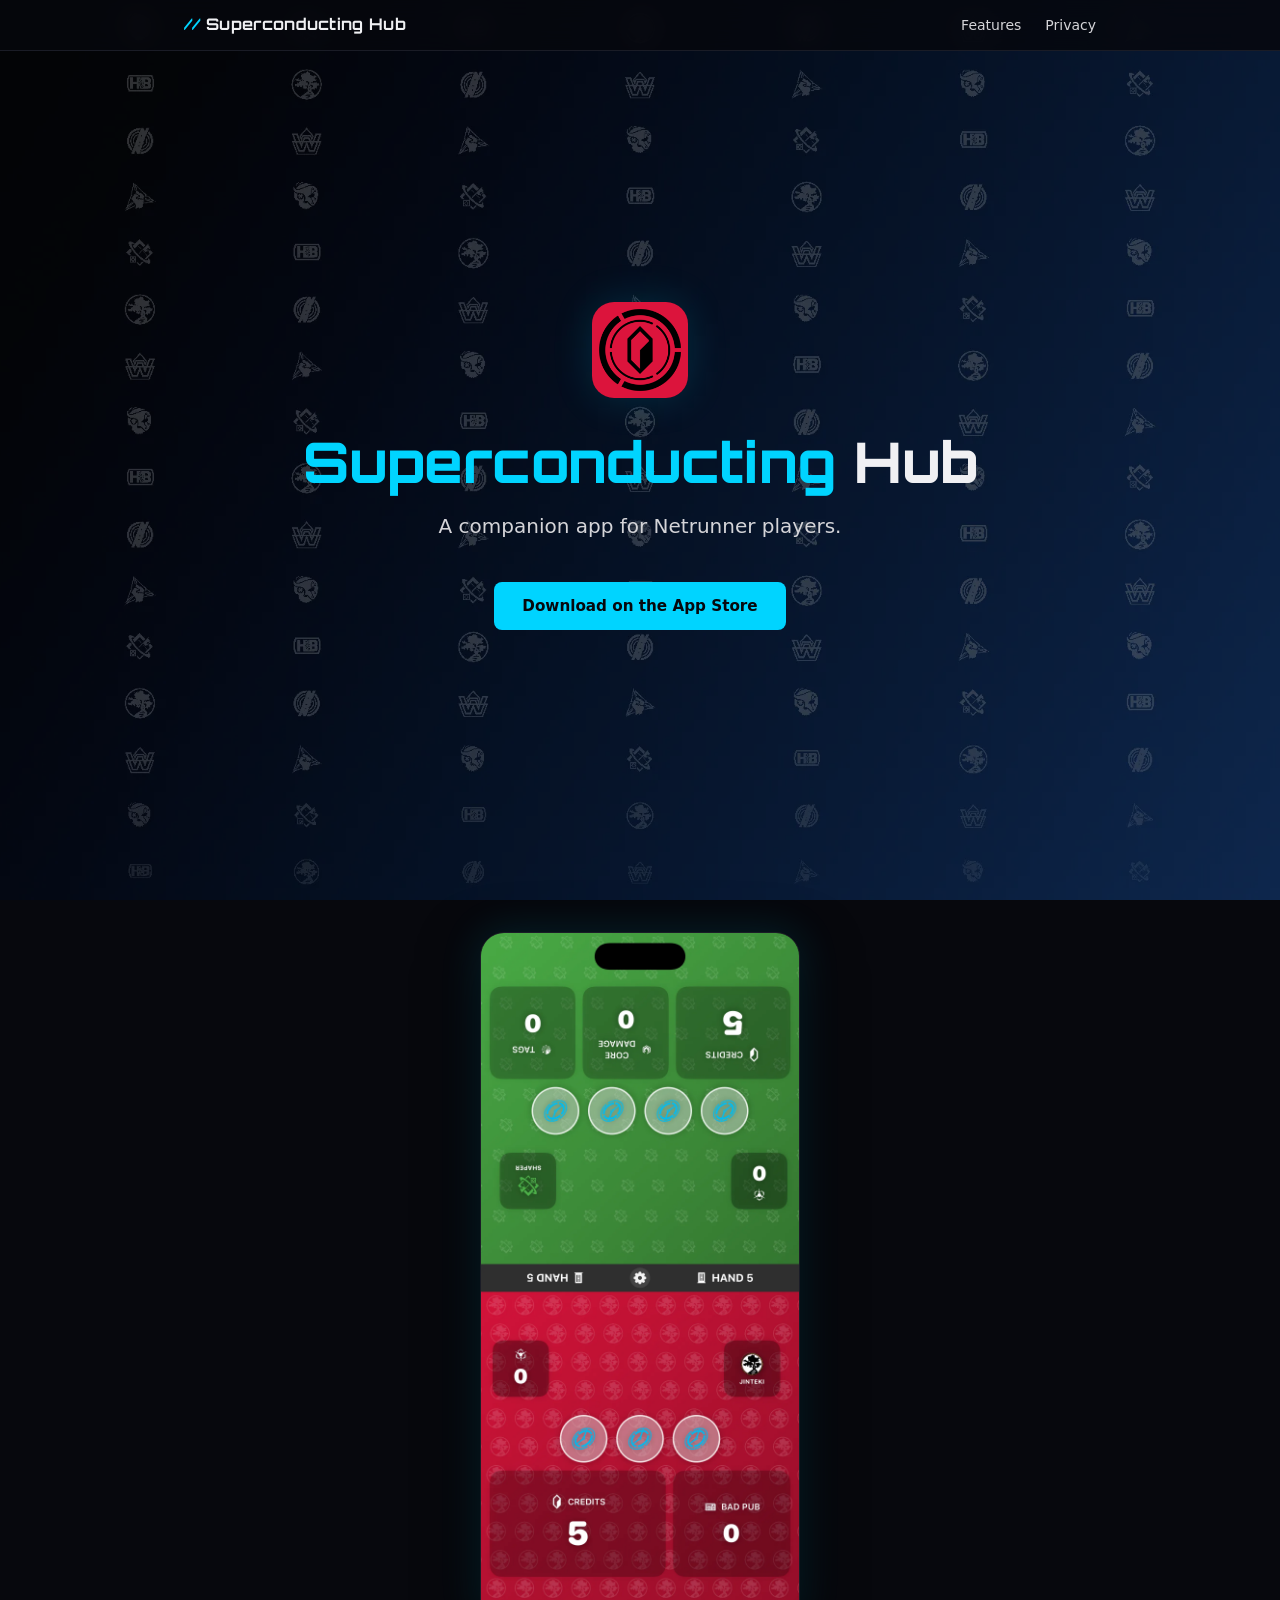
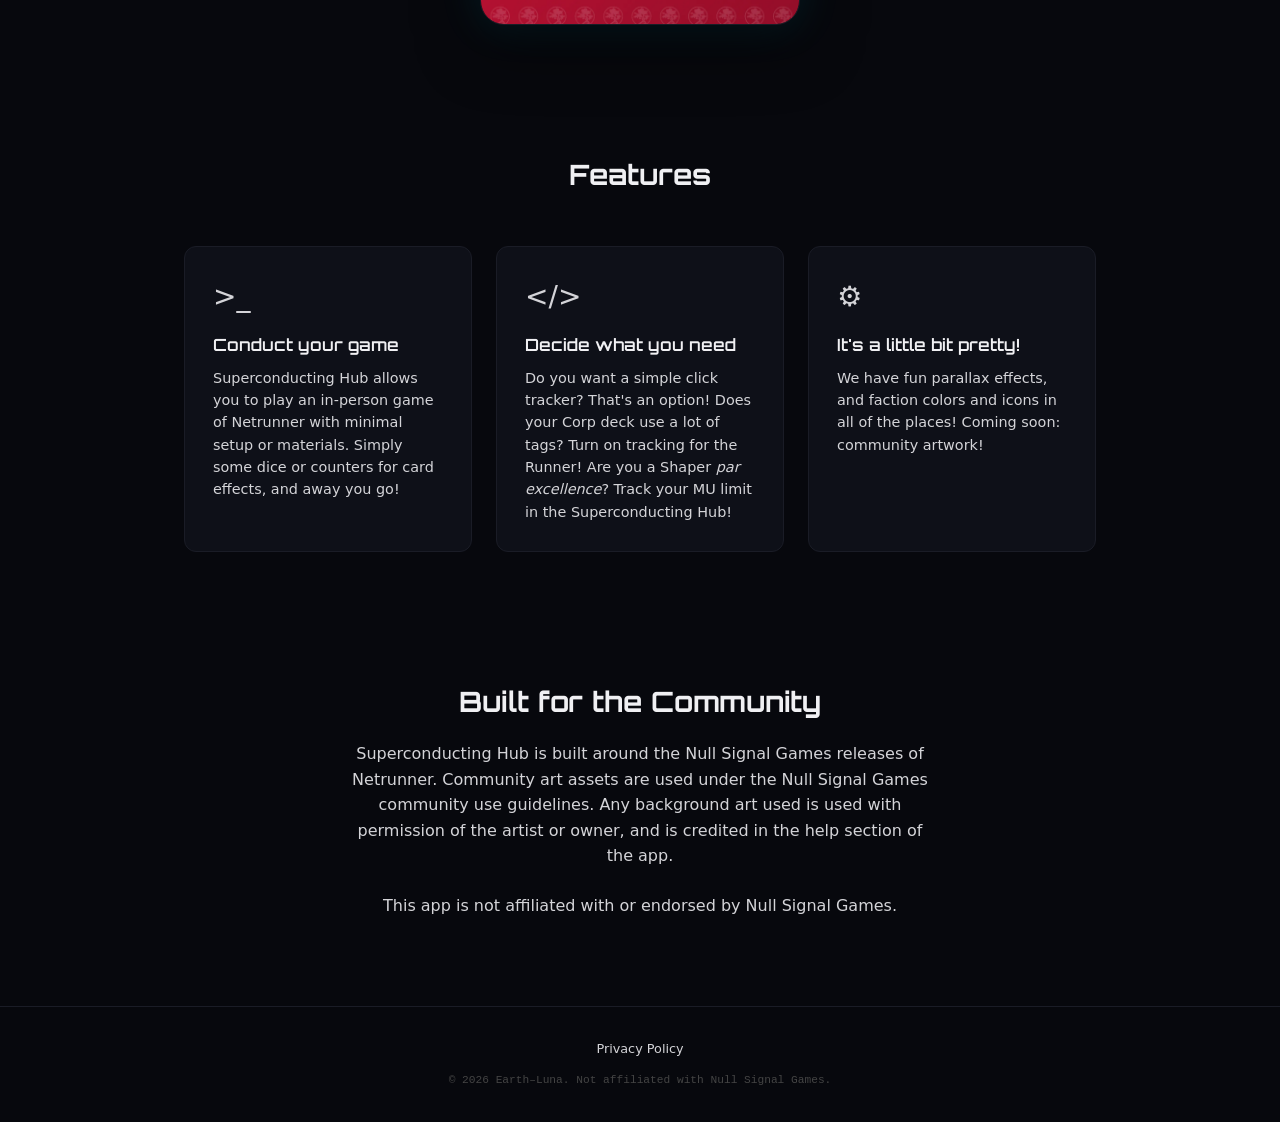
==== index.html @ e89339a5 "Updated main page and privacy policy." ====
<!doctype html>
<html lang="en">
  <head>
    <meta charset="utf-8" />
    <meta name="viewport" content="width=device-width, initial-scale=1" />
    <title>Superconducting Hub &mdash; Earth&ndash;Luna</title>
    <meta
      name="description"
      content="Superconducting Hub &mdash; a companion app for Netrunner players."
    />
    <link rel="stylesheet" href="style.css" />
  </head>
  <body>
    <div class="splash-bg" id="splash-bg" aria-hidden="true"></div>


    <!-- ── Nav ──────────────────────────────────────── -->
    <nav class="site-nav">
      <div class="nav-inner">
        <a href="/" class="nav-brand"><span>//</span> Superconducting Hub</a>
        <ul class="nav-links">
          <li><a href="#features">Features</a></li>
          <li><a href="privacy.html">Privacy</a></li>
        </ul>
      </div>
    </nav>

    <!-- ── Hero ─────────────────────────────────────── -->
    <section class="hero" id="hero">
      <img
        class="hero-icon"
        src="Assets.xcassets/AppIcon.appiconset/Icon-60@3x.png"
        alt="Superconducting Hub icon"
      />
      <h1>
        <span class="accent">Superconducting</span> Hub
      </h1>
      <p class="tagline">
        <!-- TODO: Your tagline here. Example: -->
        A companion app for Netrunner players.
      </p>
      <div class="cta-row">
        <!--
          TODO: Replace # with your App Store link.
        -->
        <a href="#" class="btn btn-primary">Download on the App Store</a>
      </div>
    </section>

    <div class="content-body">
    <!-- ── Screenshot Carousel ─────────────────────── -->
    <section class="screenshot-section">
      <div class="screenshot-frame">
        <div class="screenshot-carousel" id="screenshot-carousel">
          <img src="screenshot-04.webp" alt="Superconducting Hub screenshot" class="carousel-img" />
          <img src="screenshot-05.webp" alt="Superconducting Hub screenshot" class="carousel-img" />
          <img src="screenshot-06.webp" alt="Superconducting Hub screenshot" class="carousel-img" />
          <img src="screenshot-07.webp" alt="Superconducting Hub screenshot" class="carousel-img" />
          <img src="screenshot-08.webp" alt="Superconducting Hub screenshot" class="carousel-img" />
          <img src="screenshot-09.webp" alt="Superconducting Hub screenshot" class="carousel-img" />
          <img src="screenshot-10.webp" alt="Superconducting Hub screenshot" class="carousel-img" />
          <img src="screenshot-11.webp" alt="Superconducting Hub screenshot" class="carousel-img" />
          <img src="screenshot-12.webp" alt="Superconducting Hub screenshot" class="carousel-img" />
          <img src="screenshot-15.webp" alt="Superconducting Hub screenshot" class="carousel-img" />
          <img src="screenshot-16.webp" alt="Superconducting Hub screenshot" class="carousel-img" />
          <img src="screenshot-17.webp" alt="Superconducting Hub screenshot" class="carousel-img" />
        </div>
      </div>
    </section>

    <!-- ── Features ─────────────────────────────────── -->
    <section class="features" id="features">
      <h2>Features</h2>
      <div class="feature-grid">
        <div class="feature-card">
          <div class="feature-icon" aria-hidden="true">&gt;_</div>
          <h3>Conduct your game</h3>
          <p>
            Superconducting Hub allows you to play an in-person game of Netrunner with minimal setup or materials. Simply some dice or counters for card effects, and away you go!
          </p>
        </div>

        <div class="feature-card">
          <div class="feature-icon" aria-hidden="true">&lt;/&gt;</div>
          <h3>Decide what you need</h3>
          <p>
            Do you want a simple click tracker? That's an option! Does your Corp deck use a lot of tags? Turn on tracking for the Runner! Are you a Shaper <i>par excellence</i>? Track your MU limit in the Superconducting Hub!
          </p>
        </div>

        <div class="feature-card">
          <div class="feature-icon" aria-hidden="true">&#9881;</div>
          <h3>It's a little bit pretty!</h3>
          <p>
            <!-- TODO: Your copy here. -->
            We have fun parallax effects, and faction colors and icons in all of the places! Coming soon: community artwork!
          </p>
        </div>
      </div>
    </section>

    <!-- ── About ────────────────────────────────────── -->
    <section class="about">
      <h2>Built for the Community</h2>
      <p>
        <!-- TODO: Your copy here. -->
        Superconducting Hub is built around the Null Signal Games releases of
        Netrunner. Community art assets are used under the Null Signal Games
        community use guidelines. Any background art used is used with permission of the artist or owner, and is credited in the help section of the app. 
      </p>
      <p>
        <!-- TODO: Your copy here. -->
        This app is not affiliated with or endorsed by Null Signal Games.
      </p>
    </section>

    <!-- ── Footer ───────────────────────────────────── -->
    <footer class="site-footer">
      <div class="footer-inner">
        <ul class="footer-links">
          <li><a href="privacy.html">Privacy Policy</a></li>
          <!--
            TODO: Add any other links (support email, GitHub, etc.)
          -->
        </ul>
        <p class="footer-credit">
          &copy; 2026 Earth&ndash;Luna. Not affiliated with Null Signal Games.
        </p>
      </div>
    </footer>
    </div><!-- .content-body -->
    <script>
      (function () {
        var splashes = [
          "Splash_Anarch.webp",
          "Splash_Criminal.webp",
          "Splash_HB.webp",
          "Splash_Jinteki.webp",
          "Splash_NBN.webp",
          "Splash_Shaper.webp",
          "Splash_Weyland.webp",
        ];
        var pick = splashes[Math.floor(Math.random() * splashes.length)];
        document.getElementById("splash-bg").style.backgroundImage =
          'url("' + pick + '")';
      })();

      // Screenshot carousel – shuffle on load, crossfade every 4s
      (function () {
        var carousel = document.getElementById("screenshot-carousel");
        var imgs = Array.from(carousel.children);
        for (var i = imgs.length - 1; i > 0; i--) {
          var j = Math.floor(Math.random() * (i + 1));
          carousel.appendChild(imgs[j]);
          var tmp = imgs[i]; imgs[i] = imgs[j]; imgs[j] = tmp;
        }
        imgs = carousel.querySelectorAll(".carousel-img");
        imgs[0].classList.add("active");
        var current = 0;
        setInterval(function () {
          imgs[current].classList.remove("active");
          current = (current + 1) % imgs.length;
          imgs[current].classList.add("active");
        }, 4000);
      })();
    </script>
  </body>
</html>
---- style.css ----
@import url("https://fonts.googleapis.com/css2?family=Orbitron:wght@400;500;600;700;800;900&display=swap");

/* ── Reset & Base ─────────────────────────────────────── */
*,
*::before,
*::after {
  margin: 0;
  padding: 0;
  box-sizing: border-box;
}

:root {
  --bg: #07080d;
  --bg-card: #0e1018;
  --bg-nav: rgba(7, 8, 13, 0.85);
  --text: #d4d4d8;
  --text-bright: #f0f0f3;
  --accent: #00d4ff;
  --accent-dim: #007a94;
  --accent-glow: rgba(0, 212, 255, 0.15);
  --accent-warm: #ff6b4a;
  --border: #1a1c26;
  --font: "Helvetica Neue", "Segoe UI", system-ui, -apple-system, sans-serif;
  --font-title: "Orbitron", var(--font);
  --font-mono: "SF Mono", "Fira Code", "Consolas", monospace;
}

html {
  scroll-behavior: smooth;
}

body {
  font-family: var(--font);
  background: var(--bg);
  color: var(--text);
  line-height: 1.6;
  -webkit-font-smoothing: antialiased;
}

a {
  color: var(--accent);
  text-decoration: none;
  transition: color 0.2s;
}

a:hover {
  color: var(--text-bright);
}

img {
  max-width: 100%;
  display: block;
}

/* ── Nav ──────────────────────────────────────────────── */
.site-nav {
  position: fixed;
  top: 0;
  left: 0;
  right: 0;
  z-index: 100;
  backdrop-filter: blur(12px);
  -webkit-backdrop-filter: blur(12px);
  background: var(--bg-nav);
  border-bottom: 1px solid var(--border);
}

.nav-inner {
  max-width: 960px;
  margin: 0 auto;
  padding: 0.75rem 1.5rem;
  display: flex;
  align-items: center;
  justify-content: space-between;
}

.nav-brand {
  font-family: var(--font-title);
  font-size: 1rem;
  font-weight: 700;
  color: var(--text-bright);
  letter-spacing: 0.02em;
}

.nav-brand span {
  color: var(--accent);
}

.nav-links {
  display: flex;
  gap: 1.5rem;
  list-style: none;
}

.nav-links a {
  color: var(--text);
  font-size: 0.875rem;
  font-weight: 500;
}

.nav-links a:hover {
  color: var(--accent);
}

/* ── Fixed Splash Background ──────────────────────────── */
.splash-bg {
  position: fixed;
  inset: 0;
  z-index: -2;
  background-size: cover;
  background-position: center;
  background-repeat: no-repeat;
}

/* Scrim over the splash so text is readable */
.splash-bg::after {
  content: "";
  position: absolute;
  inset: 0;
  background: rgba(7, 8, 13, 0.5);
}

/* ── Hero ─────────────────────────────────────────────── */
.hero {
  min-height: 100vh;
  display: flex;
  flex-direction: column;
  align-items: center;
  justify-content: center;
  text-align: center;
  padding: 6rem 1.5rem 4rem;
  position: relative;
}

.hero-icon {
  width: 96px;
  height: 96px;
  border-radius: 22px;
  margin-bottom: 2rem;
  box-shadow: 0 0 40px var(--accent-glow);
}

.hero h1 {
  font-family: var(--font-title);
  font-size: clamp(2rem, 5vw, 3.5rem);
  font-weight: 800;
  color: var(--text-bright);
  line-height: 1.15;
  margin-bottom: 1rem;
}

.hero h1 .accent {
  color: var(--accent);
}

.hero .tagline {
  font-size: clamp(1rem, 2.5vw, 1.25rem);
  color: var(--text);
  max-width: 540px;
  margin-bottom: 2.5rem;
}

.cta-row {
  display: flex;
  gap: 1rem;
  flex-wrap: wrap;
  justify-content: center;
}

.btn {
  display: inline-flex;
  align-items: center;
  gap: 0.5rem;
  padding: 0.75rem 1.75rem;
  border-radius: 8px;
  font-size: 0.95rem;
  font-weight: 600;
  transition: all 0.2s;
  border: none;
  cursor: pointer;
}

.btn-primary {
  background: var(--accent);
  color: var(--bg);
}

.btn-primary:hover {
  background: #33dfff;
  color: var(--bg);
  box-shadow: 0 0 20px var(--accent-glow);
}

.btn-secondary {
  background: transparent;
  color: var(--text-bright);
  border: 1px solid var(--border);
}

.btn-secondary:hover {
  border-color: var(--accent-dim);
  color: var(--accent);
}

/* ── Content below hero: opaque so it covers the splash ─ */
.content-body {
  position: relative;
  background: var(--bg);
}

/* ── Screenshot ───────────────────────────────────────── */
.screenshot-section {
  padding: 2rem 1.5rem 4rem;
  text-align: center;
}

.screenshot-frame {
  max-width: 320px;
  margin: 0 auto;
  border-radius: 24px;
  overflow: hidden;
  box-shadow: 0 20px 60px rgba(0, 0, 0, 0.5), 0 0 40px var(--accent-glow);
  border: 1px solid var(--border);
}

.screenshot-carousel {
  display: grid;
  background: var(--bg-card);
}

.carousel-img {
  grid-area: 1 / 1;
  width: 100%;
  display: block;
  opacity: 0;
  transition: opacity 0.8s ease;
}

.carousel-img.active {
  opacity: 1;
}

/* ── Features ─────────────────────────────────────────── */
.features {
  padding: 4rem 1.5rem;
  max-width: 960px;
  margin: 0 auto;
}

.features h2 {
  font-family: var(--font-title);
  text-align: center;
  font-size: 1.75rem;
  font-weight: 700;
  color: var(--text-bright);
  margin-bottom: 3rem;
}

.feature-grid {
  display: grid;
  grid-template-columns: repeat(auto-fit, minmax(260px, 1fr));
  gap: 1.5rem;
}

.feature-card {
  background: var(--bg-card);
  border: 1px solid var(--border);
  border-radius: 12px;
  padding: 1.75rem;
  transition: border-color 0.2s;
}

.feature-card:hover {
  border-color: var(--accent-dim);
}

.feature-icon {
  font-size: 1.75rem;
  margin-bottom: 0.75rem;
}

.feature-card h3 {
  font-family: var(--font-title);
  font-size: 1.05rem;
  font-weight: 600;
  color: var(--text-bright);
  margin-bottom: 0.5rem;
}

.feature-card p {
  font-size: 0.9rem;
  color: var(--text);
  line-height: 1.55;
}

/* ── About / CTA Section ─────────────────────────────── */
.about {
  padding: 4rem 1.5rem;
  max-width: 640px;
  margin: 0 auto;
  text-align: center;
}

.about h2 {
  font-family: var(--font-title);
  font-size: 1.75rem;
  font-weight: 700;
  color: var(--text-bright);
  margin-bottom: 1rem;
}

.about p {
  font-size: 1rem;
  margin-bottom: 1.5rem;
}

/* ── Footer ───────────────────────────────────────────── */
.site-footer {
  border-top: 1px solid var(--border);
  padding: 2rem 1.5rem;
  text-align: center;
  font-size: 0.8rem;
  color: #555;
}

.footer-inner {
  max-width: 960px;
  margin: 0 auto;
}

.footer-links {
  display: flex;
  gap: 1.5rem;
  justify-content: center;
  margin-bottom: 0.75rem;
  list-style: none;
}

.footer-links a {
  color: var(--text);
  font-size: 0.8rem;
}

.footer-links a:hover {
  color: var(--accent);
}

.footer-credit {
  color: #444;
  font-family: var(--font-mono);
  font-size: 0.7rem;
}


/* ── Privacy / Legal Page ─────────────────────────────── */
.legal {
  max-width: 680px;
  margin: 0 auto;
  padding: 7rem 1.5rem 4rem;
}

.legal h1 {
  font-family: var(--font-title);
  font-size: 2rem;
  font-weight: 800;
  color: var(--text-bright);
  margin-bottom: 0.5rem;
}

.legal .last-updated {
  font-size: 0.85rem;
  color: #555;
  margin-bottom: 2.5rem;
  font-family: var(--font-mono);
}

.legal h2 {
  font-family: var(--font-title);
  font-size: 1.2rem;
  font-weight: 700;
  color: var(--text-bright);
  margin-top: 2rem;
  margin-bottom: 0.75rem;
}

.legal p,
.legal ul {
  font-size: 0.95rem;
  margin-bottom: 1rem;
}

.legal ul {
  padding-left: 1.25rem;
}

.legal li {
  margin-bottom: 0.4rem;
}

/* ── Responsive ───────────────────────────────────────── */
@media (max-width: 600px) {
  .nav-inner {
    padding: 0.6rem 1rem;
  }

  .hero {
    padding: 5rem 1rem 3rem;
  }

  .features {
    padding: 3rem 1rem;
  }

  .feature-grid {
    grid-template-columns: 1fr;
  }

  .legal {
    padding: 5.5rem 1rem 3rem;
  }
}
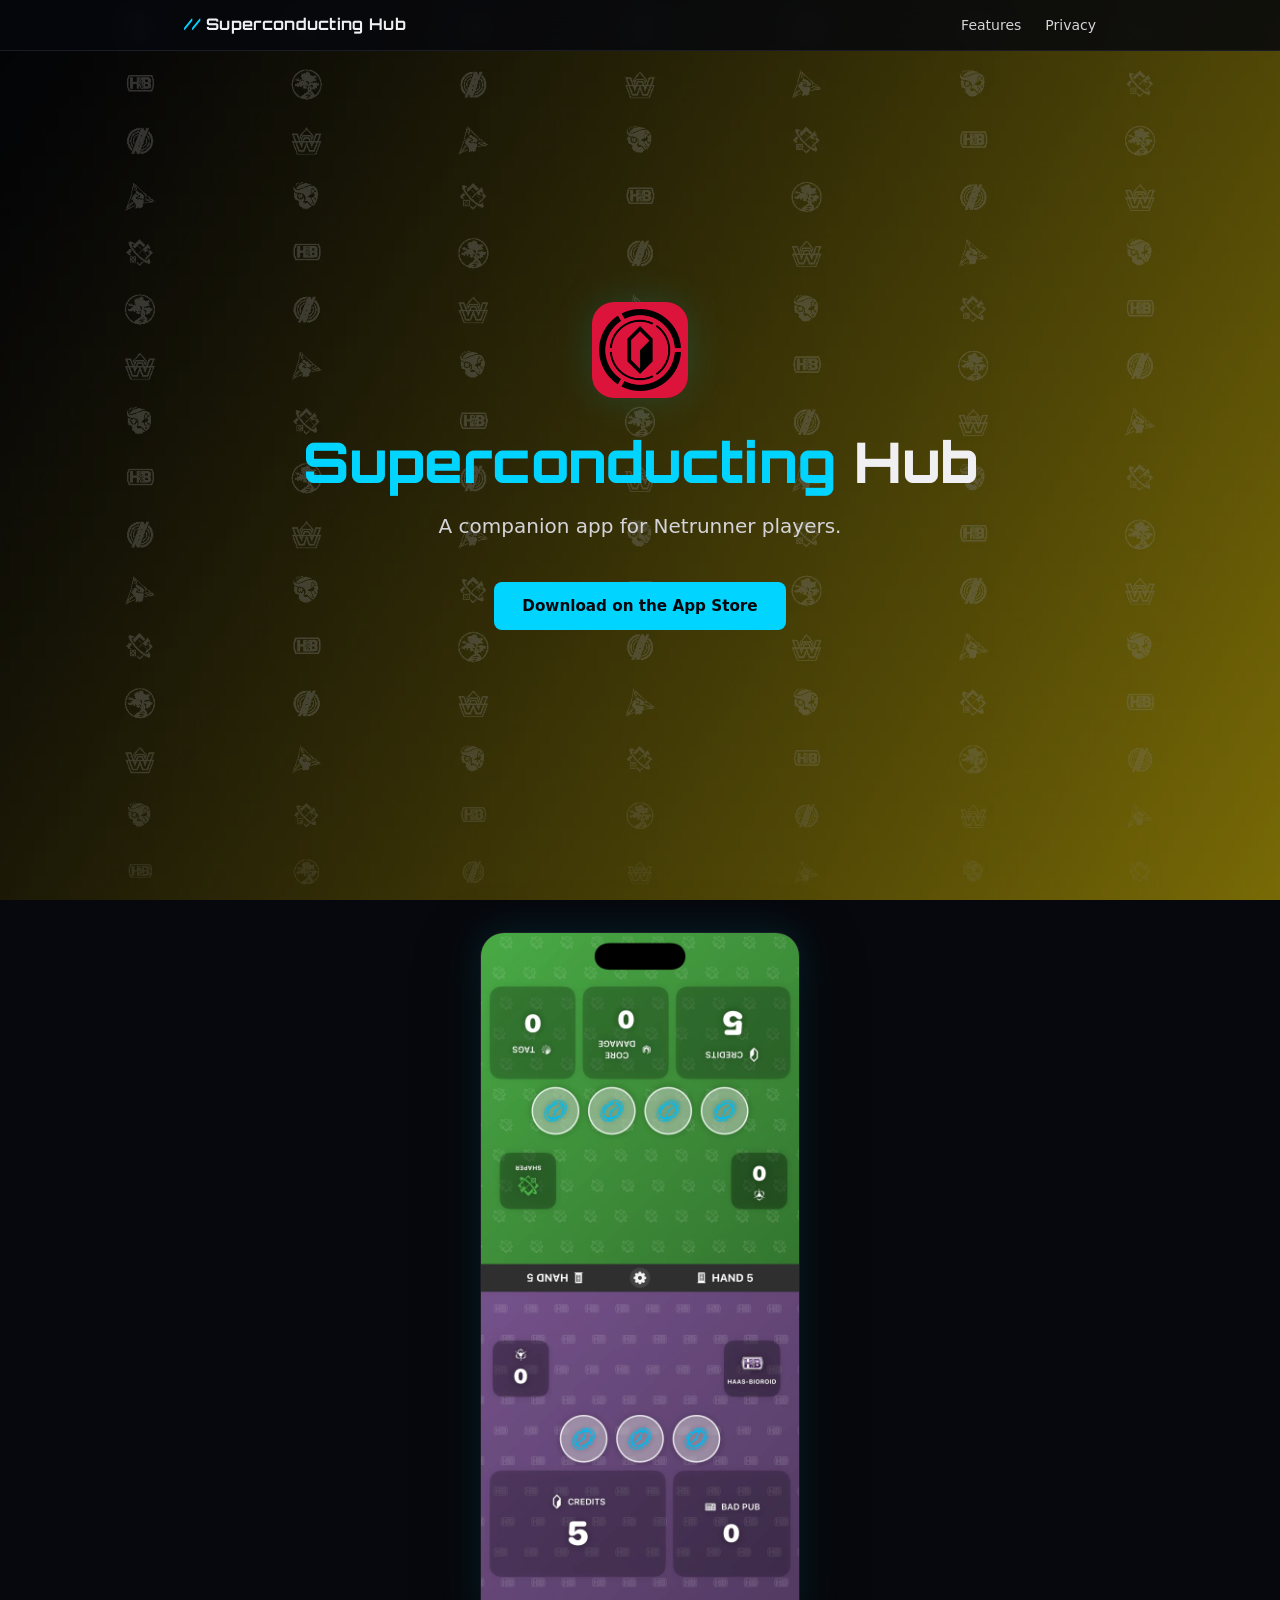
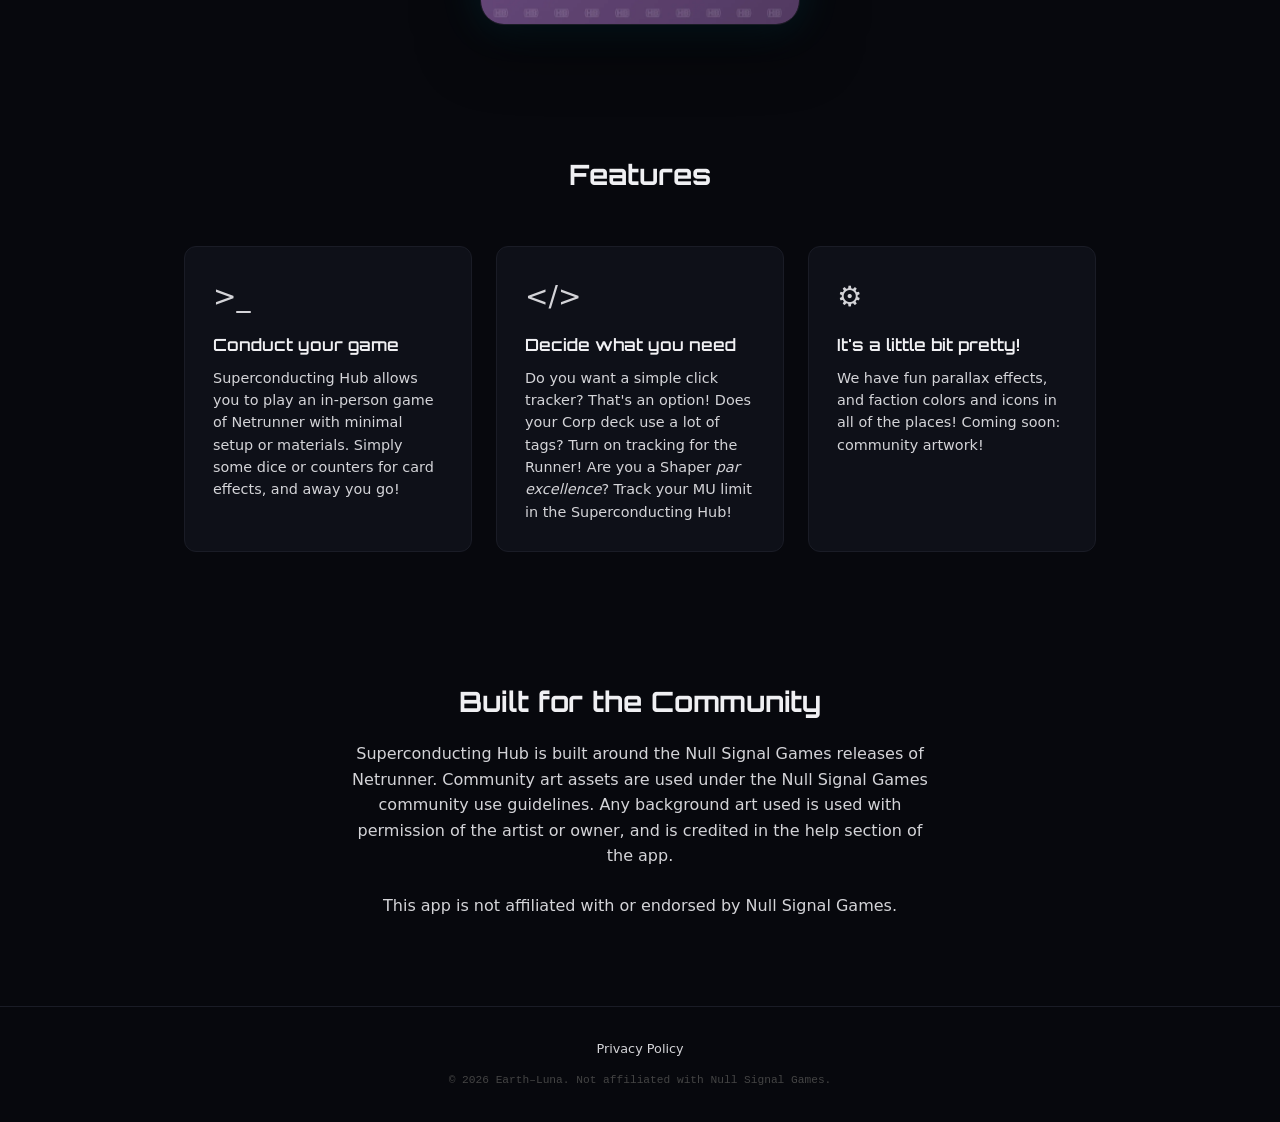
==== commit 84dd46bb: "Adjusting." ====
--- a/index.html
+++ b/index.html
@@ -161,7 +161,7 @@
           imgs[current].classList.remove("active");
           current = (current + 1) % imgs.length;
           imgs[current].classList.add("active");
-        }, 4000);
+        }, 2000);
       })();
     </script>
   </body>
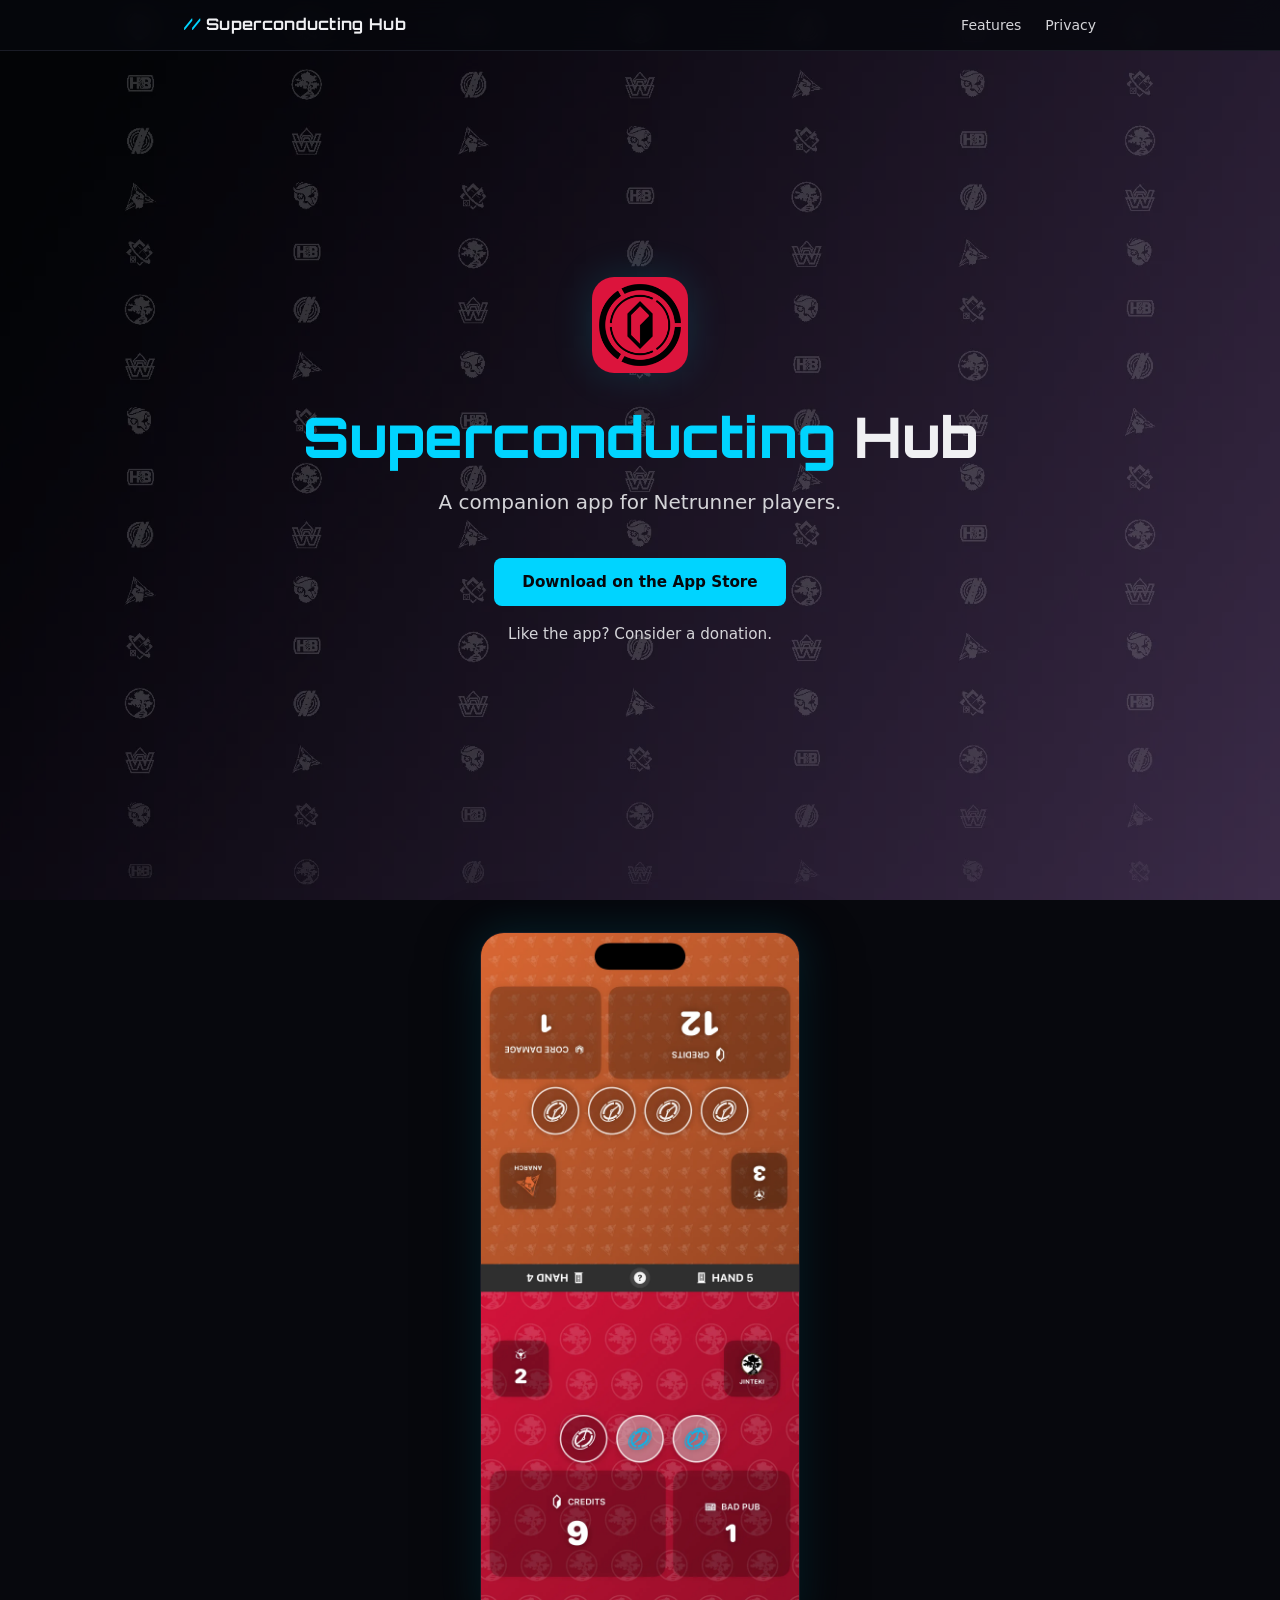
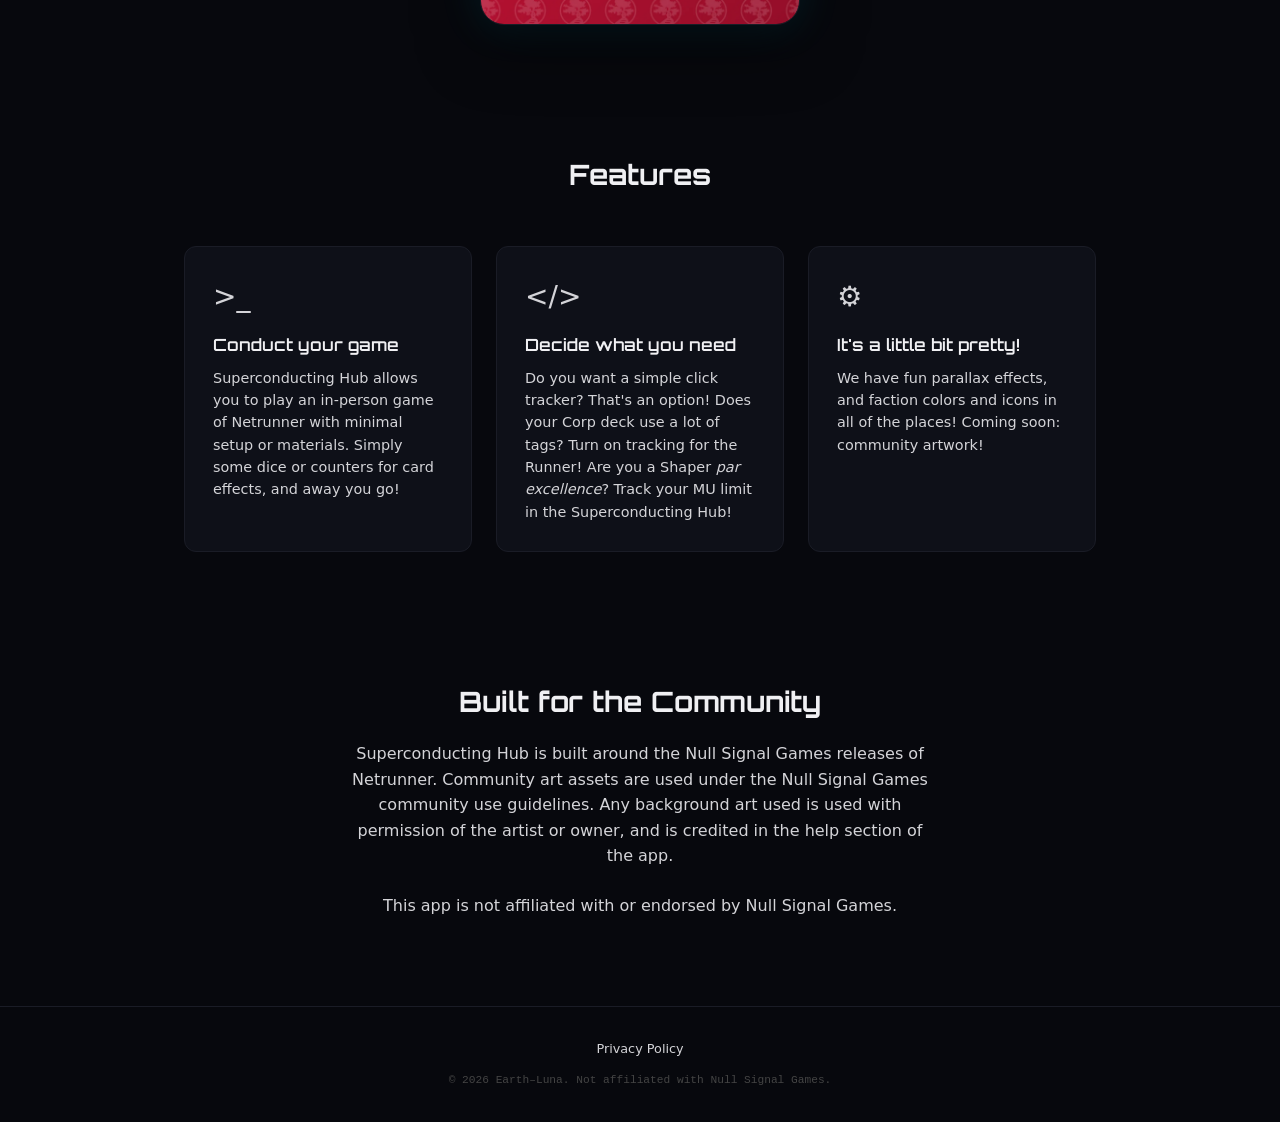
==== commit 47fdd16e: "Add Ko-fi donation widget to hero section Co-Authored-By: Claude Opus 4.6 <noreply@anthropic.com>" ====
--- a/index.html
+++ b/index.html
@@ -44,6 +44,11 @@
           TODO: Replace # with your App Store link.
         -->
         <a href="#" class="btn btn-primary">Download on the App Store</a>
+      </div>
+      <p class="kofi-prompt">Like the app? Consider a donation.</p>
+      <div class="cta-row">
+        <script type='text/javascript' src='https://storage.ko-fi.com/cdn/widget/Widget_2.js'></script>
+        <script type='text/javascript'>kofiwidget2.init('Support me on Ko-fi', '#9D2235', 'D1D7I3PBH');kofiwidget2.draw();</script>
       </div>
     </section>
 
--- a/style.css
+++ b/style.css
@@ -202,6 +202,13 @@
   color: var(--accent);
 }
 
+.kofi-prompt {
+  margin-top: 1rem;
+  margin-bottom: 0.5rem;
+  font-size: 0.95rem;
+  color: var(--text);
+}
+
 /* ── Content below hero: opaque so it covers the splash ─ */
 .content-body {
   position: relative;
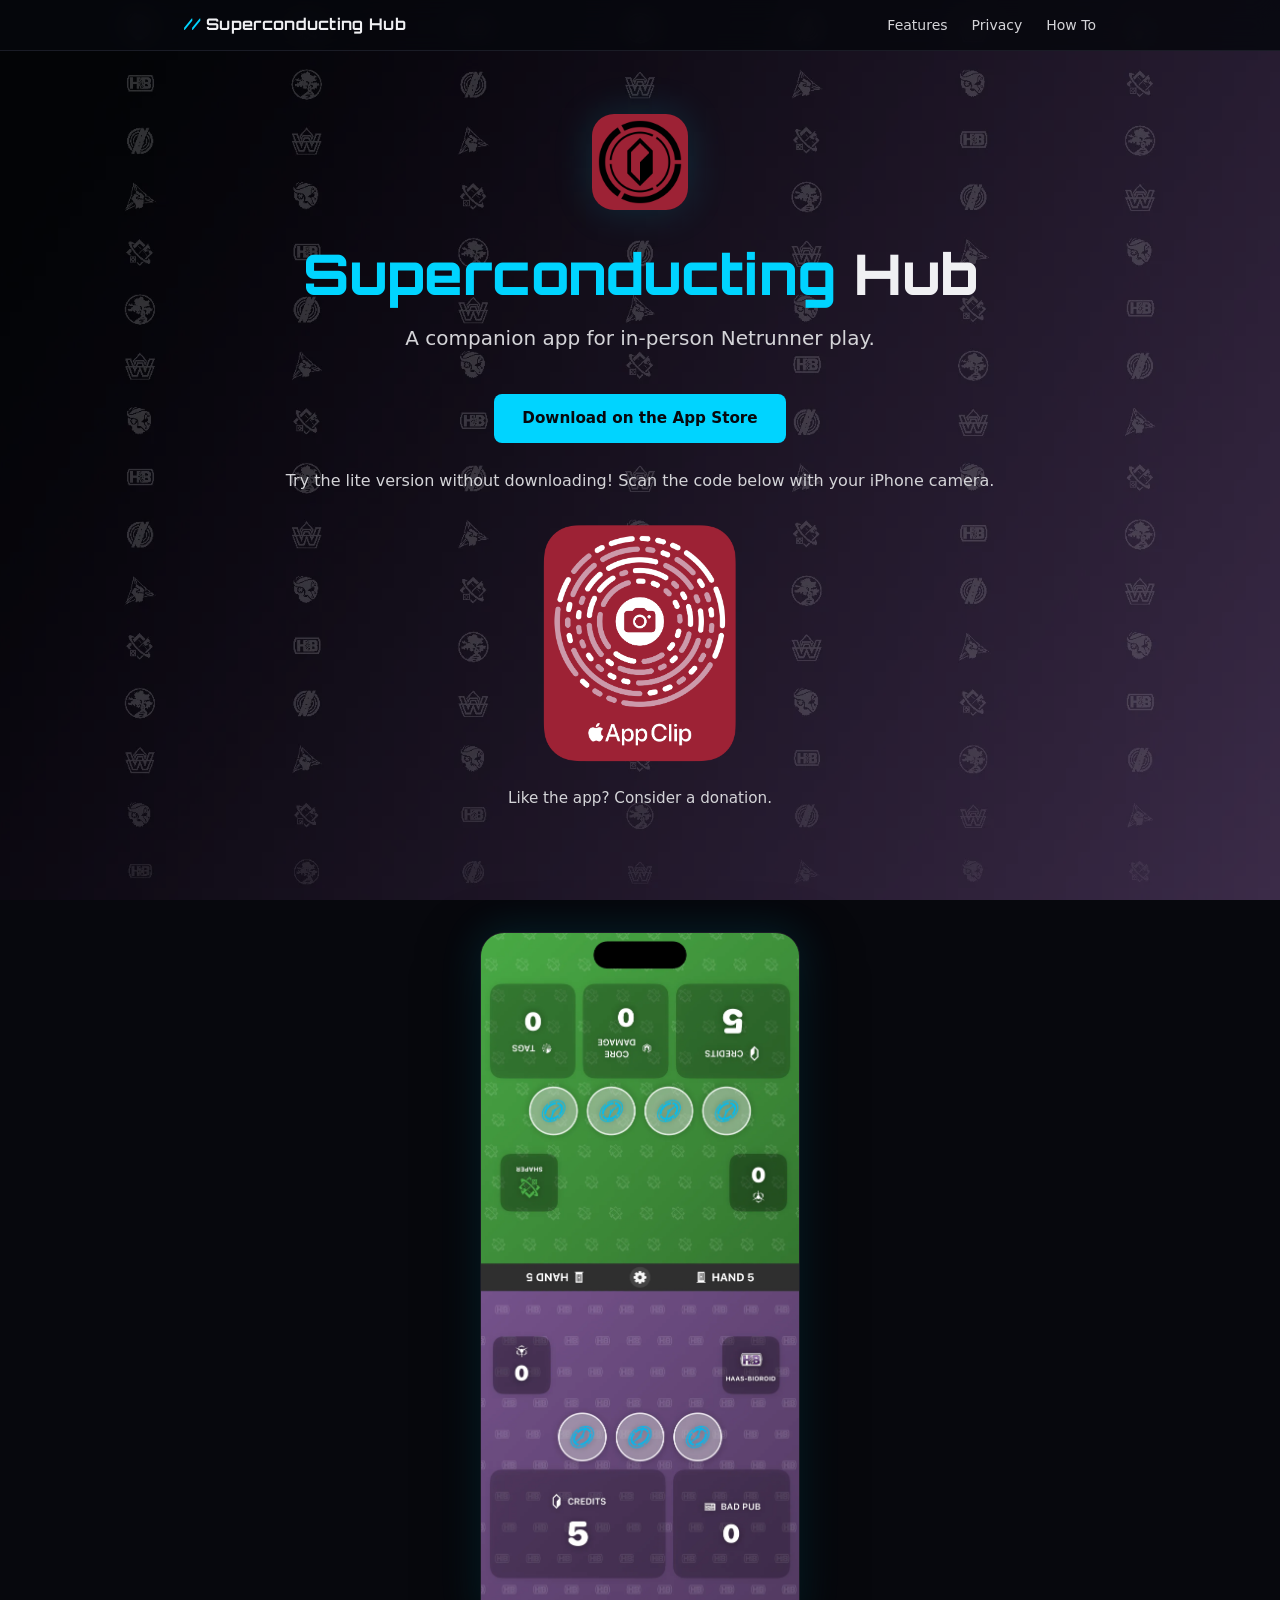
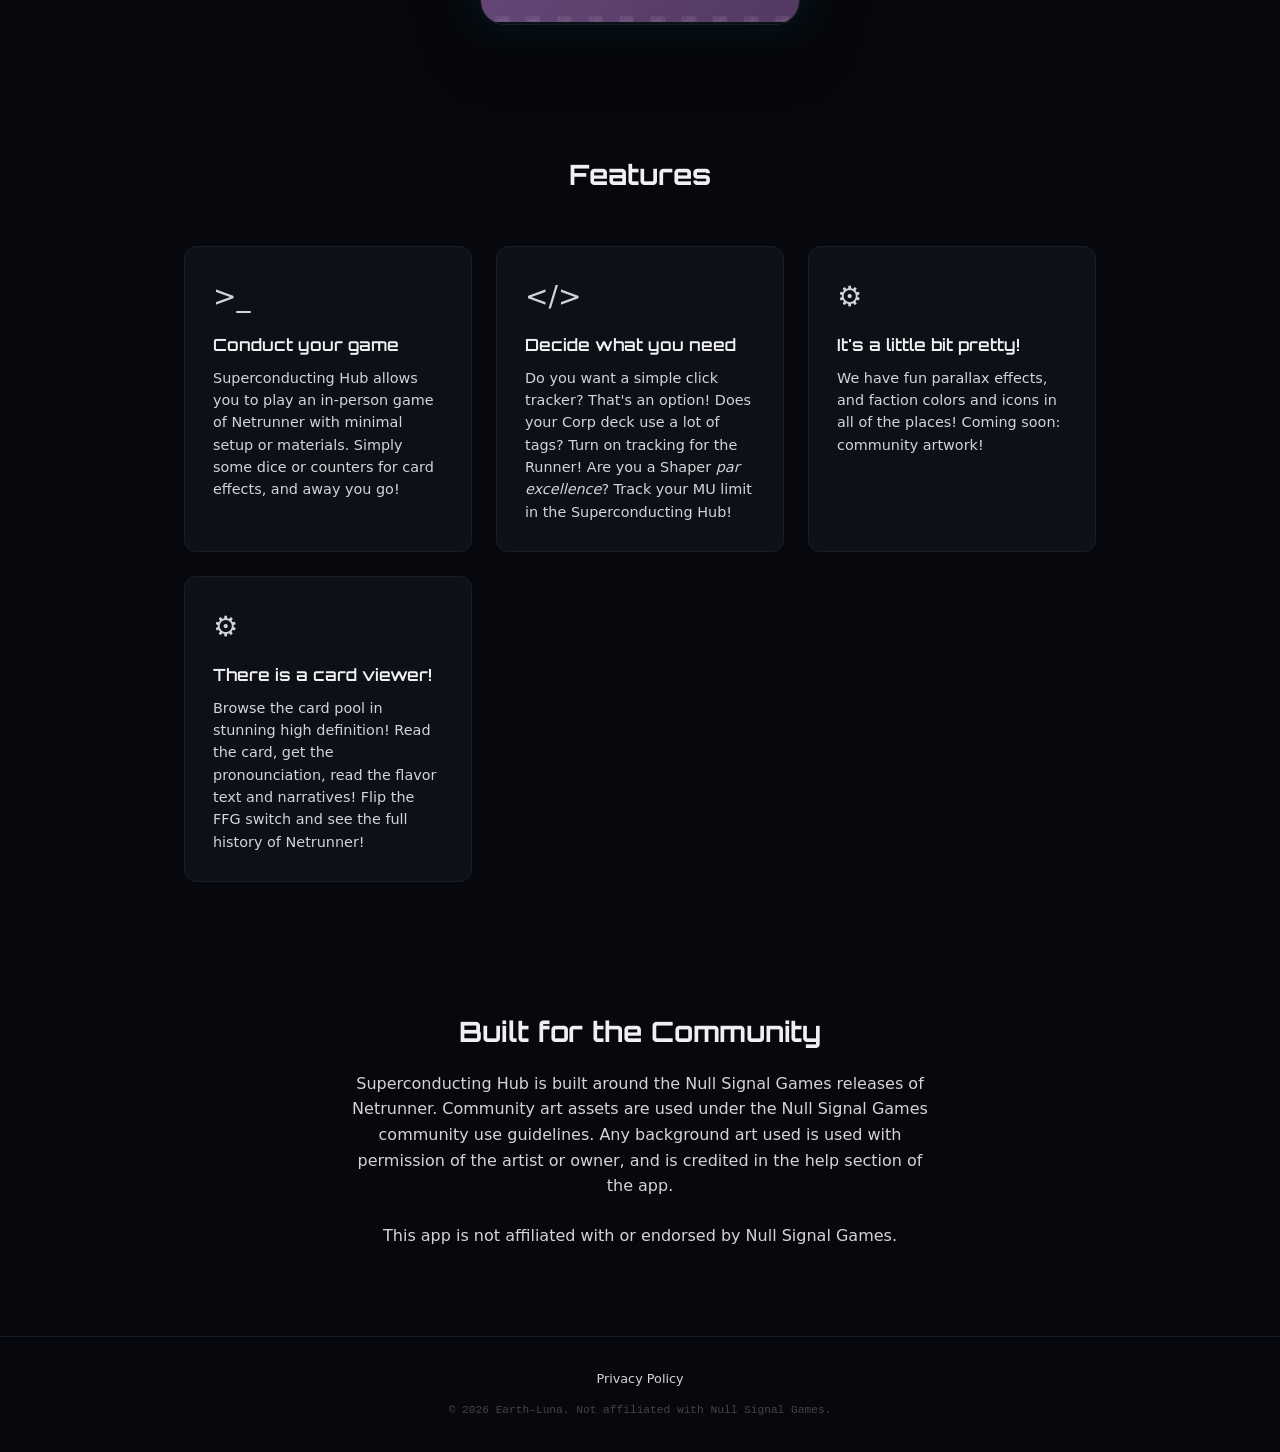
==== commit c514be65: "We are live! Added the url, and started on the how to doc." ====
--- a/index.html
+++ b/index.html
@@ -3,10 +3,10 @@
   <head>
     <meta charset="utf-8" />
     <meta name="viewport" content="width=device-width, initial-scale=1" />
-    <title>Superconducting Hub &mdash; Earth&ndash;Luna</title>
+    <title>Superconducting Hub | Earth-Luna</title>
     <meta
       name="description"
-      content="Superconducting Hub &mdash; a companion app for Netrunner players."
+      content="Superconducting Hub | a companion app for Netrunner players."
     />
     <link rel="stylesheet" href="style.css" />
   </head>
@@ -21,6 +21,7 @@
         <ul class="nav-links">
           <li><a href="#features">Features</a></li>
           <li><a href="privacy.html">Privacy</a></li>
+          <li><a href="howto.html">How To</a></li>
         </ul>
       </div>
     </nav>
@@ -32,19 +33,28 @@
         src="Assets.xcassets/AppIcon.appiconset/Icon-60@3x.png"
         alt="Superconducting Hub icon"
       />
+
       <h1>
         <span class="accent">Superconducting</span> Hub
       </h1>
       <p class="tagline">
-        <!-- TODO: Your tagline here. Example: -->
-        A companion app for Netrunner players.
+         A companion app for in-person Netrunner play.
       </p>
       <div class="cta-row">
-        <!--
-          TODO: Replace # with your App Store link.
-        -->
-        <a href="#" class="btn btn-primary">Download on the App Store</a>
+
+        <a href="https://apps.apple.com/app/superconducting-hub/id1504567890" class="btn btn-primary">Download on the App Store</a>
       </div>
+      <br>
+            <p>Try the lite version without downloading! Scan the code below with your iPhone camera.</p>
+      <br>
+      <img 
+        class="appclip"
+        src="./superconductinghub.png"
+        alt="Superconducting Hub App Clip code"
+        height="250"
+      />
+    </div>
+
       <p class="kofi-prompt">Like the app? Consider a donation.</p>
       <div class="cta-row">
         <script type='text/javascript' src='https://storage.ko-fi.com/cdn/widget/Widget_2.js'></script>
@@ -97,8 +107,14 @@
           <div class="feature-icon" aria-hidden="true">&#9881;</div>
           <h3>It's a little bit pretty!</h3>
           <p>
-            <!-- TODO: Your copy here. -->
             We have fun parallax effects, and faction colors and icons in all of the places! Coming soon: community artwork!
+          </p>
+        </div>
+        <div class="feature-card">
+          <div class="feature-icon" aria-hidden="true">&#9881;</div>
+          <h3>There is a card viewer!</h3>
+          <p>
+            Browse the card pool in stunning high definition! Read the card, get the pronounciation, read the flavor text and narratives! Flip the FFG switch and see the full history of Netrunner!
           </p>
         </div>
       </div>
@@ -108,13 +124,13 @@
     <section class="about">
       <h2>Built for the Community</h2>
       <p>
-        <!-- TODO: Your copy here. -->
         Superconducting Hub is built around the Null Signal Games releases of
         Netrunner. Community art assets are used under the Null Signal Games
-        community use guidelines. Any background art used is used with permission of the artist or owner, and is credited in the help section of the app. 
+        community use guidelines. Any background art used is used with permission
+        of the artist or owner, and is credited in the help section of the app. 
       </p>
       <p>
-        <!-- TODO: Your copy here. -->
+
         This app is not affiliated with or endorsed by Null Signal Games.
       </p>
     </section>
--- a/style.css
+++ b/style.css
@@ -390,6 +390,15 @@
   margin-bottom: 0.75rem;
 }
 
+.legal h3 {
+  font-family: var(--font-title);
+  font-size: 1.0rem;
+  font-weight: 700;
+  color: var(--text-bright);
+  margin-top: 2rem;
+  margin-bottom: 0.75rem;
+}
+
 .legal p,
 .legal ul {
   font-size: 0.95rem;
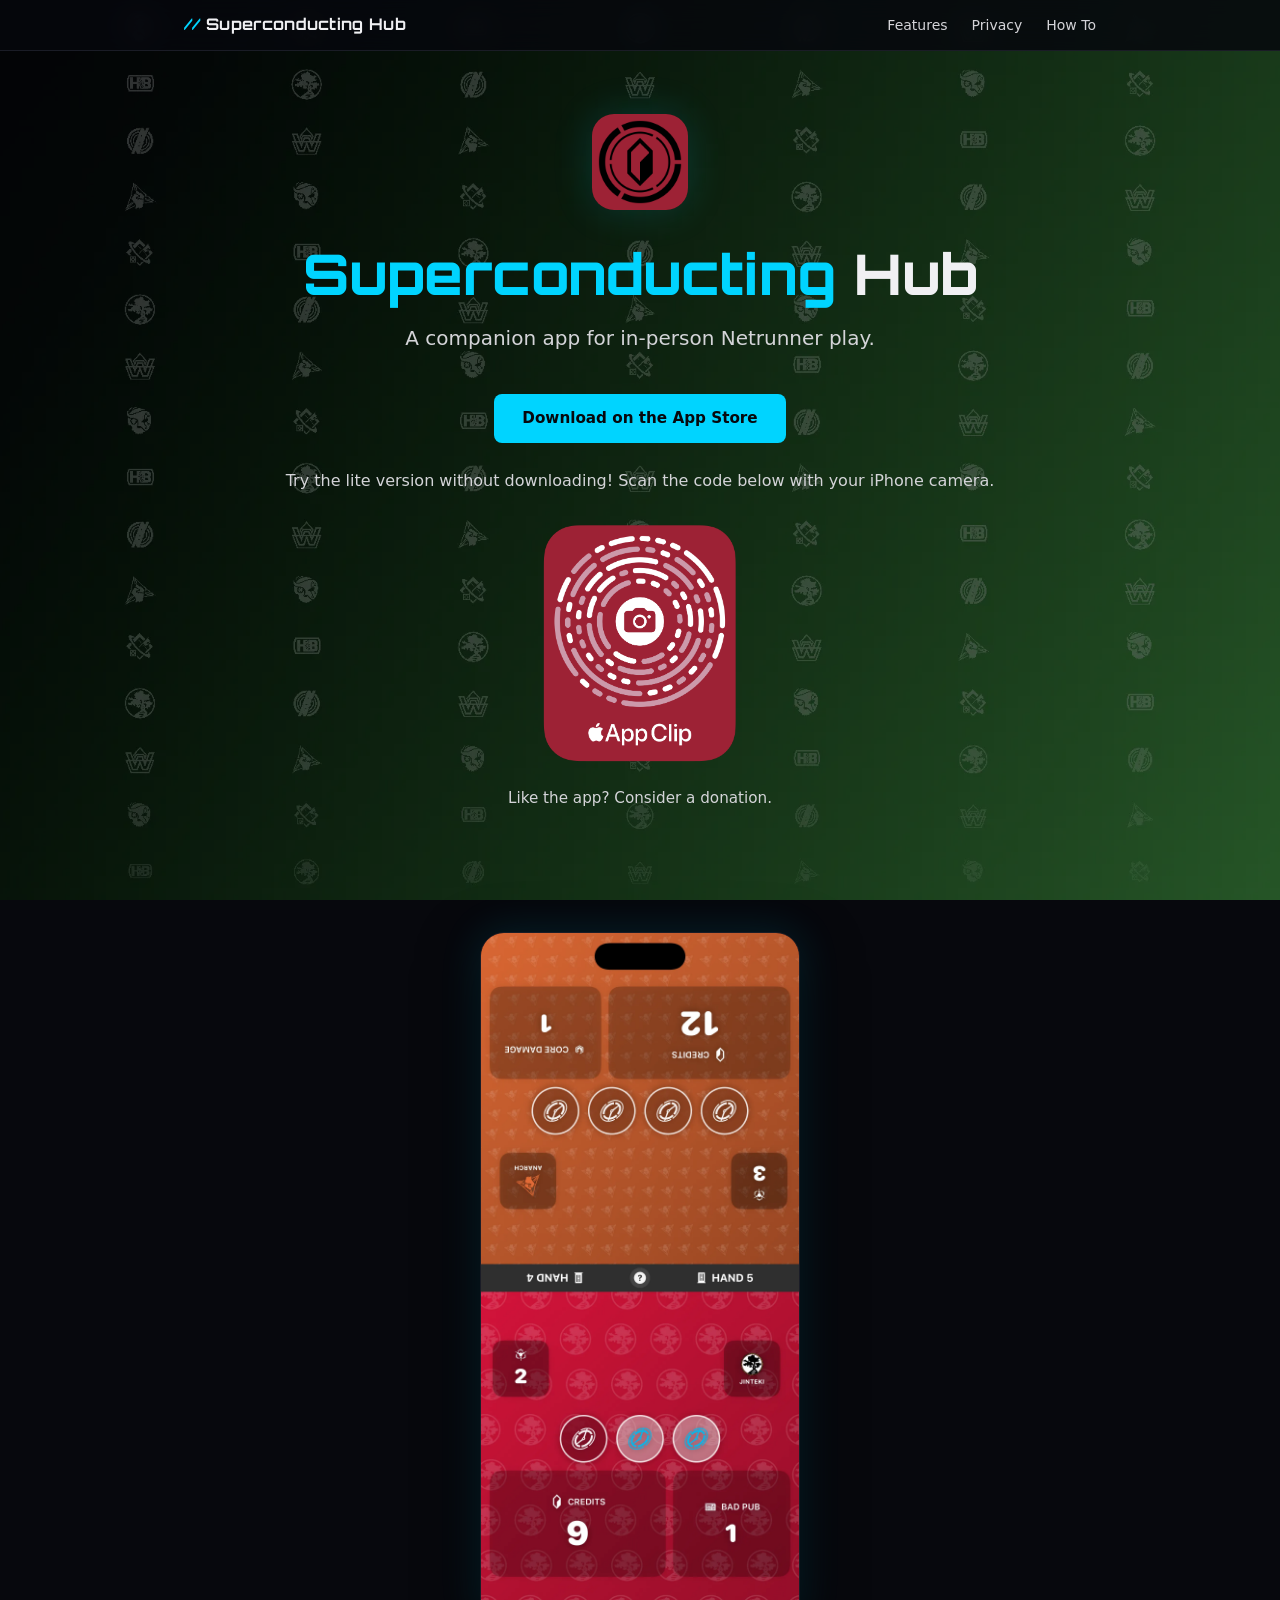
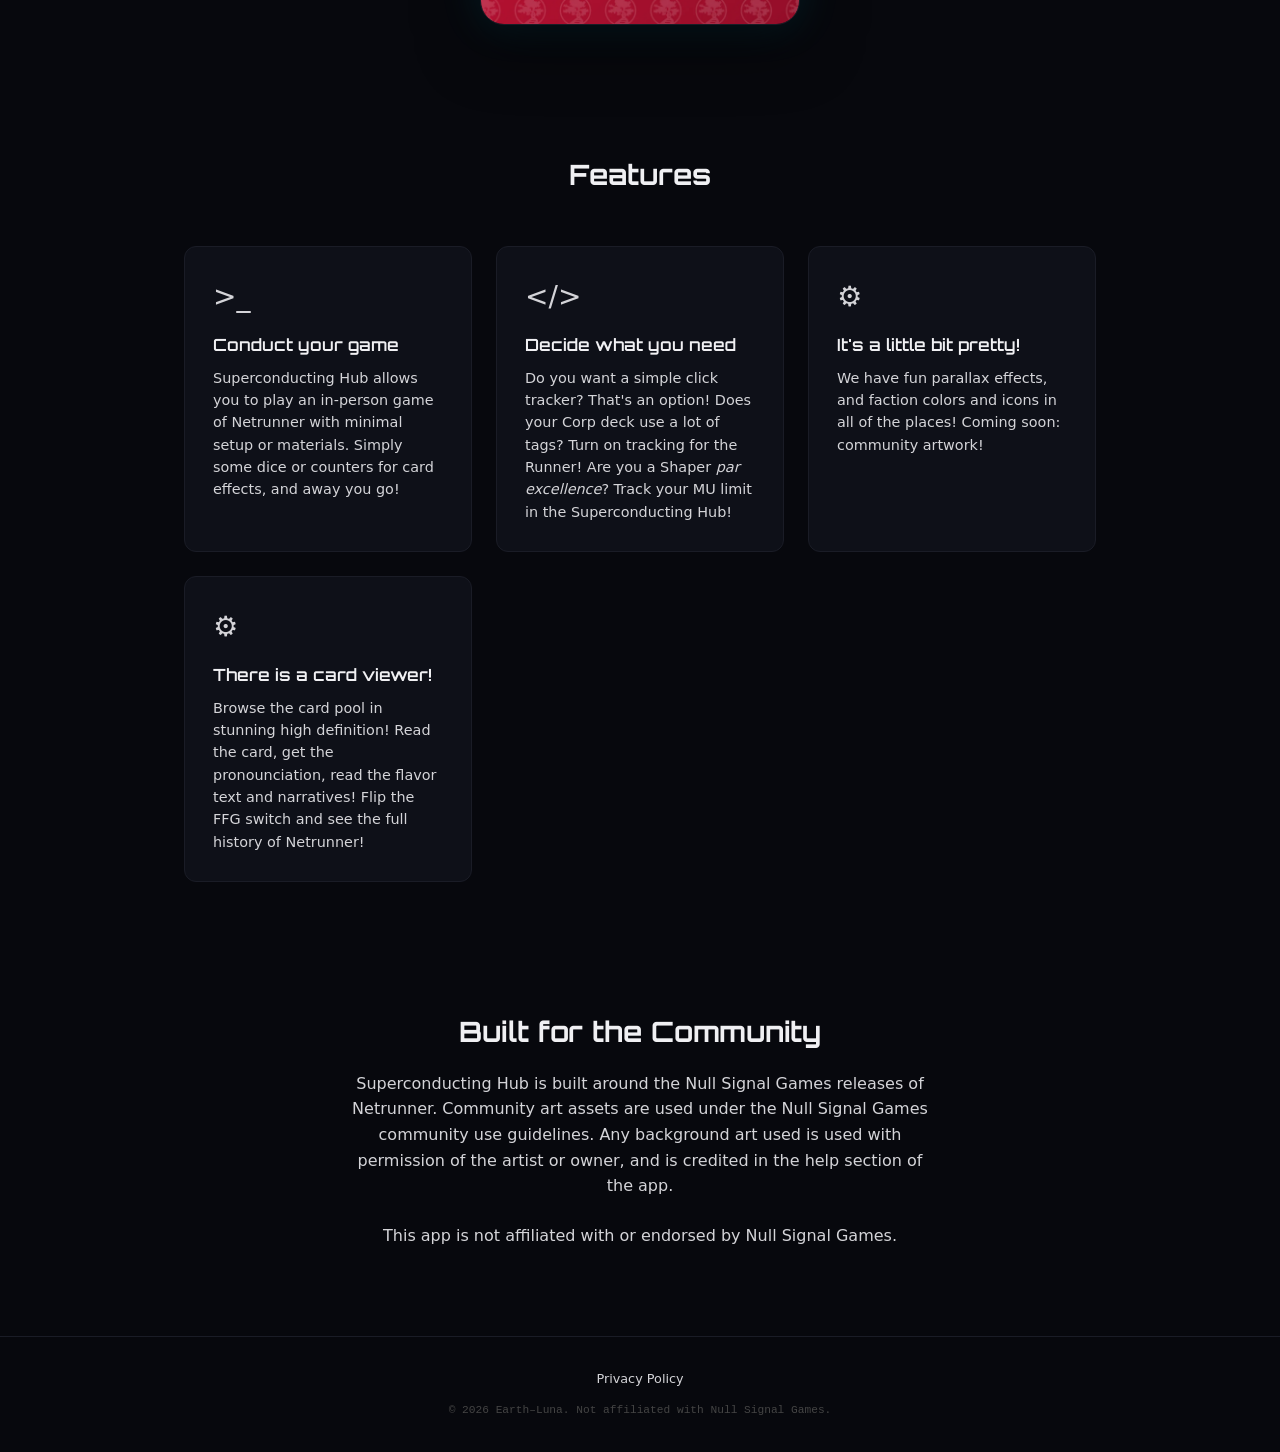
==== commit ac356afe: "Somehow, I got the app store link wrong. Seriously..." ====
--- a/index.html
+++ b/index.html
@@ -42,7 +42,7 @@
       </p>
       <div class="cta-row">
 
-        <a href="https://apps.apple.com/app/superconducting-hub/id1504567890" class="btn btn-primary">Download on the App Store</a>
+        <a href="https://apps.apple.com/us/app/superconducting-hub/id6759867609" class="btn btn-primary">Download on the App Store</a>
       </div>
       <br>
             <p>Try the lite version without downloading! Scan the code below with your iPhone camera.</p>
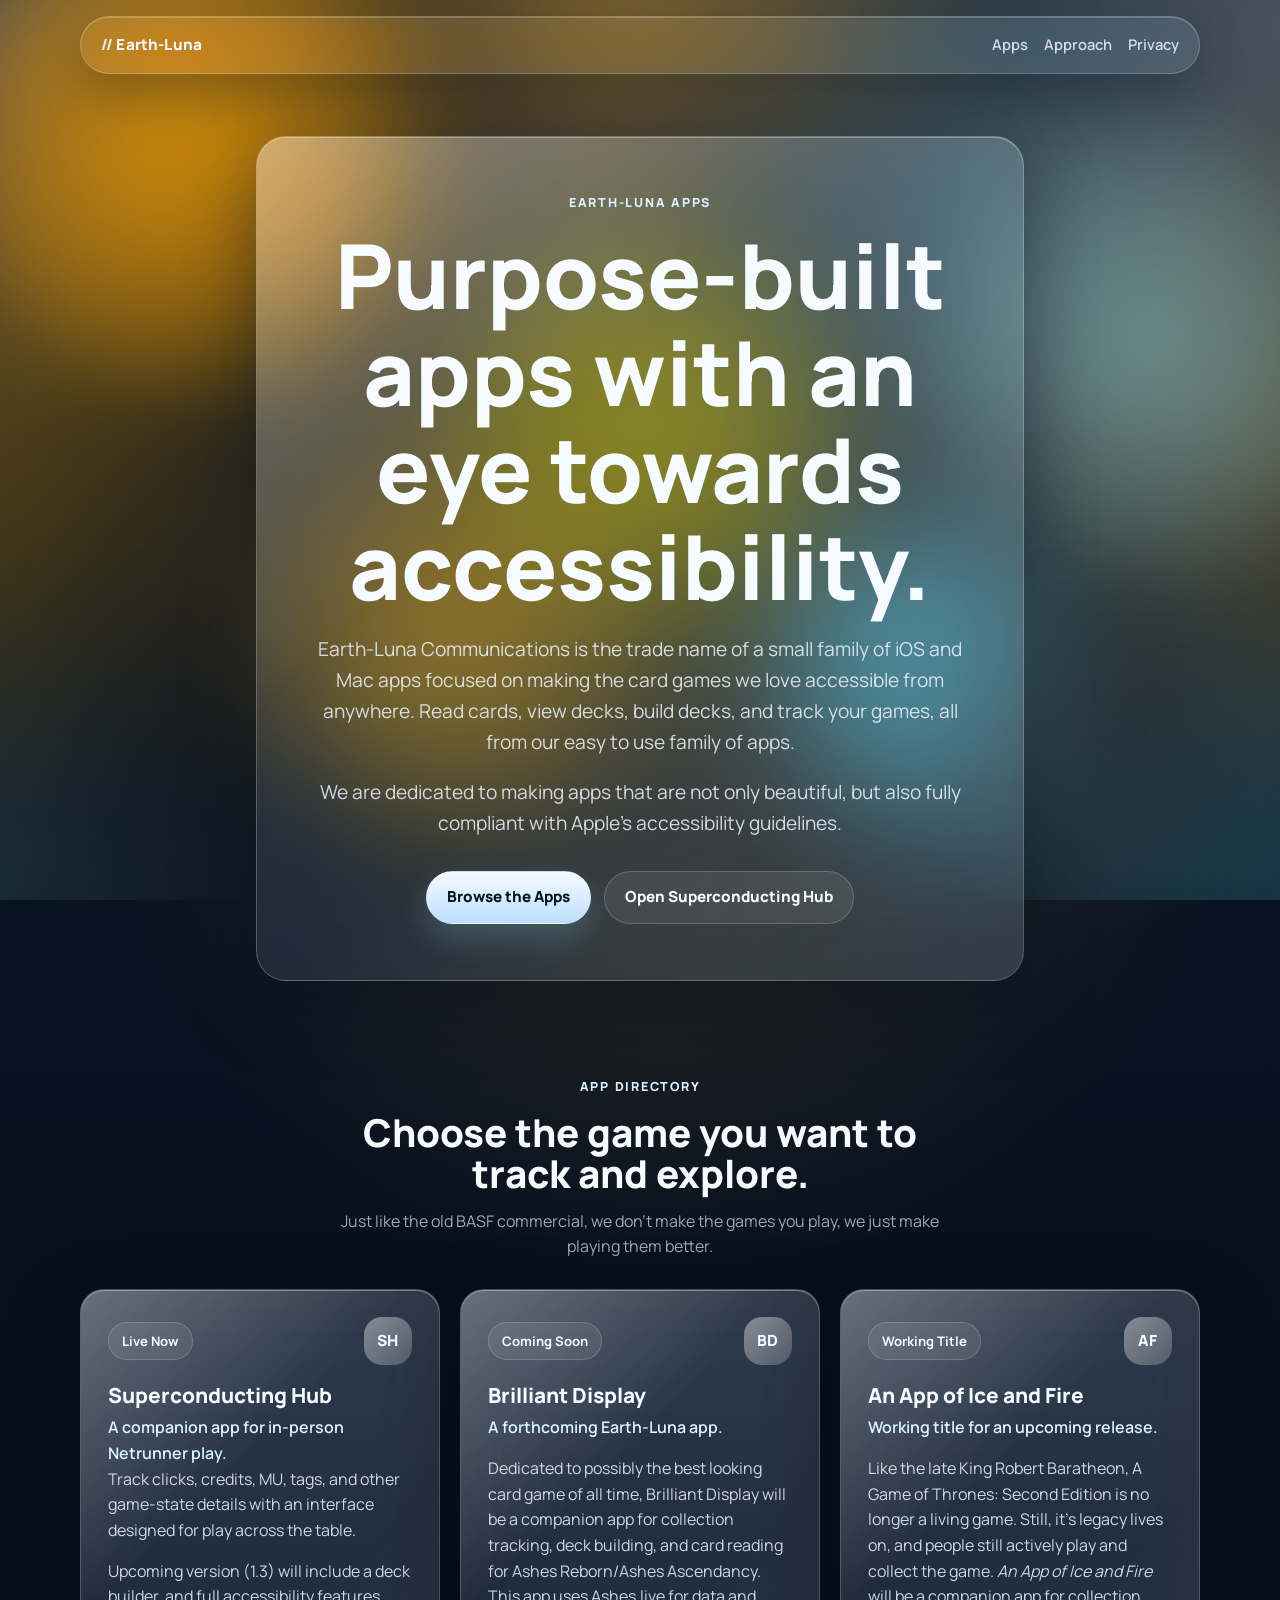
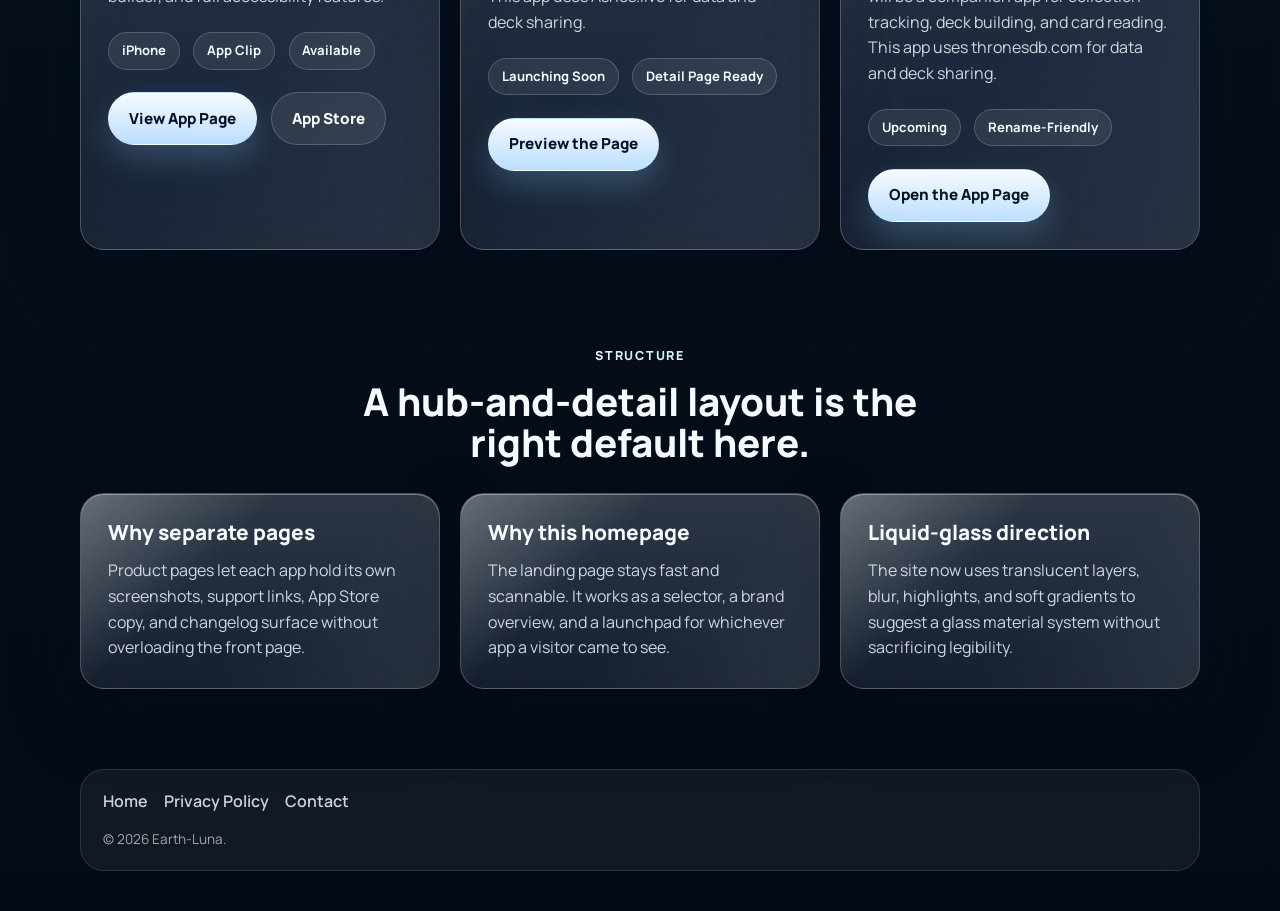
==== commit c154707c: "Adding pages for the various apps, fixing typos and oddities." ====
--- a/index.html
+++ b/index.html
@@ -3,187 +3,183 @@
   <head>
     <meta charset="utf-8" />
     <meta name="viewport" content="width=device-width, initial-scale=1" />
-    <title>Superconducting Hub | Earth-Luna</title>
+    <title>Earth-Luna | Apps for Play and Presence</title>
     <meta
       name="description"
-      content="Superconducting Hub | a companion app for Netrunner players."
+      content="Explore Earth-Luna apps including Superconducting Hub, Brilliant Display, and An App of Ice and Fire."
     />
     <link rel="stylesheet" href="style.css" />
   </head>
   <body>
-    <div class="splash-bg" id="splash-bg" aria-hidden="true"></div>
+    <div class="aurora-bg" aria-hidden="true">
+      <div class="aurora-orb aurora-orb-one"></div>
+      <div class="aurora-orb aurora-orb-two"></div>
+      <div class="aurora-orb aurora-orb-three"></div>
+      <div class="aurora-orb aurora-orb-four"></div>
+      <div class="aurora-orb aurora-orb-five"></div>
+      <div class="aurora-orb aurora-orb-six"></div>
+      <div class="noise-overlay"></div>
+    </div>
 
-
-    <!-- ── Nav ──────────────────────────────────────── -->
     <nav class="site-nav">
       <div class="nav-inner">
-        <a href="/" class="nav-brand"><span>//</span> Superconducting Hub</a>
+        <a href="/" class="nav-brand"><span>//</span> Earth-Luna</a>
         <ul class="nav-links">
-          <li><a href="#features">Features</a></li>
+          <li><a href="#apps">Apps</a></li>
+          <li><a href="#approach">Approach</a></li>
           <li><a href="privacy.html">Privacy</a></li>
-          <li><a href="howto.html">How To</a></li>
         </ul>
       </div>
     </nav>
 
-    <!-- ── Hero ─────────────────────────────────────── -->
-    <section class="hero" id="hero">
-      <img
-        class="hero-icon"
-        src="Assets.xcassets/AppIcon.appiconset/Icon-60@3x.png"
-        alt="Superconducting Hub icon"
-      />
+    <main>
+      <section class="hero hero-home">
+        <div class="glass-shell hero-shell">
+          <p class="eyebrow">Earth-Luna Apps</p>
+          <h1>Purpose-built apps with an eye towards accessibility.</h1>
+          <p class="hero-copy">
+            Earth-Luna Communications is the trade name of a small family of iOS and Mac apps focused on making the card games we love accessible from anywhere. Read cards, view decks, build decks, and track your games, all from our easy to use family of apps. 
+          </p>
+          <p class="hero-copy">
+            We are dedicated to making apps that are not only beautiful, but also fully compliant with Apple's accessibility guidelines. 
+          </p>
+          <div class="cta-row">
+            <a href="#apps" class="btn btn-primary">Browse the Apps</a>
+            <a href="apps/superconducting-hub.html" class="btn btn-secondary">
+              Open Superconducting Hub
+            </a>
+          </div>
+        </div>
+      </section>
 
-      <h1>
-        <span class="accent">Superconducting</span> Hub
-      </h1>
-      <p class="tagline">
-         A companion app for in-person Netrunner play.
-      </p>
-      <div class="cta-row">
-
-        <a href="https://apps.apple.com/us/app/superconducting-hub/id6759867609" class="btn btn-primary">Download on the App Store</a>
-      </div>
-      <br>
-            <p>Try the lite version without downloading! Scan the code below with your iPhone camera.</p>
-      <br>
-      <img 
-        class="appclip"
-        src="./superconductinghub.png"
-        alt="Superconducting Hub App Clip code"
-        height="250"
-      />
-    </div>
-
-      <p class="kofi-prompt">Like the app? Consider a donation.</p>
-      <div class="cta-row">
-        <script type='text/javascript' src='https://storage.ko-fi.com/cdn/widget/Widget_2.js'></script>
-        <script type='text/javascript'>kofiwidget2.init('Support me on Ko-fi', '#9D2235', 'D1D7I3PBH');kofiwidget2.draw();</script>
-      </div>
-    </section>
-
-    <div class="content-body">
-    <!-- ── Screenshot Carousel ─────────────────────── -->
-    <section class="screenshot-section">
-      <div class="screenshot-frame">
-        <div class="screenshot-carousel" id="screenshot-carousel">
-          <img src="screenshot-04.webp" alt="Superconducting Hub screenshot" class="carousel-img" />
-          <img src="screenshot-05.webp" alt="Superconducting Hub screenshot" class="carousel-img" />
-          <img src="screenshot-06.webp" alt="Superconducting Hub screenshot" class="carousel-img" />
-          <img src="screenshot-07.webp" alt="Superconducting Hub screenshot" class="carousel-img" />
-          <img src="screenshot-08.webp" alt="Superconducting Hub screenshot" class="carousel-img" />
-          <img src="screenshot-09.webp" alt="Superconducting Hub screenshot" class="carousel-img" />
-          <img src="screenshot-10.webp" alt="Superconducting Hub screenshot" class="carousel-img" />
-          <img src="screenshot-11.webp" alt="Superconducting Hub screenshot" class="carousel-img" />
-          <img src="screenshot-12.webp" alt="Superconducting Hub screenshot" class="carousel-img" />
-          <img src="screenshot-15.webp" alt="Superconducting Hub screenshot" class="carousel-img" />
-          <img src="screenshot-16.webp" alt="Superconducting Hub screenshot" class="carousel-img" />
-          <img src="screenshot-17.webp" alt="Superconducting Hub screenshot" class="carousel-img" />
-        </div>
-      </div>
-    </section>
-
-    <!-- ── Features ─────────────────────────────────── -->
-    <section class="features" id="features">
-      <h2>Features</h2>
-      <div class="feature-grid">
-        <div class="feature-card">
-          <div class="feature-icon" aria-hidden="true">&gt;_</div>
-          <h3>Conduct your game</h3>
+      <section class="app-directory page-section" id="apps">
+        <div class="section-heading">
+          <p class="eyebrow">App Directory</p>
+          <h2>Choose the game you want to track and explore.</h2>
           <p>
-            Superconducting Hub allows you to play an in-person game of Netrunner with minimal setup or materials. Simply some dice or counters for card effects, and away you go!
+            Just like the old BASF commercial, we don't make the games you play, we just make playing them better. 
           </p>
         </div>
 
-        <div class="feature-card">
-          <div class="feature-icon" aria-hidden="true">&lt;/&gt;</div>
-          <h3>Decide what you need</h3>
-          <p>
-            Do you want a simple click tracker? That's an option! Does your Corp deck use a lot of tags? Turn on tracking for the Runner! Are you a Shaper <i>par excellence</i>? Track your MU limit in the Superconducting Hub!
-          </p>
+        <div class="app-grid">
+          <article class="glass-card app-card app-card-live">
+            <div class="app-card-top">
+              <div class="app-badge">Live Now</div>
+              <div class="app-mark">SH</div>
+            </div>
+            <h3>Superconducting Hub</h3>
+            <p class="app-subtitle">A companion app for in-person Netrunner play.</p>
+            <p>
+              Track clicks, credits, MU, tags, and other game-state details with
+              an interface designed for play across the table.
+            </p>
+            <p>Upcoming version (1.3) will include a deck builder, and full accessibility features.</p>
+            <div class="app-meta">
+              <span>iPhone</span>
+              <span>App Clip</span>
+              <span>Available</span>
+            </div>
+            <div class="card-actions">
+              <a class="btn btn-primary" href="apps/superconducting-hub.html">
+                View App Page
+              </a>
+              <a
+                class="btn btn-secondary"
+                href="https://apps.apple.com/us/app/superconducting-hub/id6759867609"
+              >
+                App Store
+              </a>
+            </div>
+          </article>
+
+          <article class="glass-card app-card">
+            <div class="app-card-top">
+              <div class="app-badge">Coming Soon</div>
+              <div class="app-mark">BD</div>
+            </div>
+            <h3>Brilliant Display</h3>
+            <p class="app-subtitle">A forthcoming Earth-Luna app.</p>
+            <p>
+              Dedicated to possibly the best looking card game of all time, Brilliant Display will be a companion app for collection tracking, deck building, and card reading for Ashes Reborn/Ashes Ascendancy. This app uses Ashes.live for data and deck sharing. 
+            </p>
+            <div class="app-meta">
+              <span>Launching Soon</span>
+              <span>Detail Page Ready</span>
+            </div>
+            <div class="card-actions">
+              <a class="btn btn-primary" href="apps/brilliant-display.html">
+                Preview the Page
+              </a>
+            </div>
+          </article>
+
+          <article class="glass-card app-card">
+            <div class="app-card-top">
+              <div class="app-badge">Working Title</div>
+              <div class="app-mark">AF</div>
+            </div>
+            <h3>An App of Ice and Fire</h3>
+            <p class="app-subtitle">Working title for an upcoming release.</p>
+            <p>
+              Like the late King Robert Baratheon, A Game of Thrones: Second Edition is no longer a living game. Still, it's legacy lives on, and people still actively play and collect the game. <i>An App of Ice and Fire</i> will be a companion app for collection tracking, deck building, and card reading. This app uses thronesdb.com for data and deck sharing.
+            </p>
+            <div class="app-meta">
+              <span>Upcoming</span>
+              <span>Rename-Friendly</span>
+            </div>
+            <div class="card-actions">
+              <a class="btn btn-primary" href="apps/an-app-of-ice-and-fire.html">
+                Open the App Page
+              </a>
+            </div>
+          </article>
+        </div>
+      </section>
+
+      <section class="page-section" id="approach">
+        <div class="section-heading">
+          <p class="eyebrow">Structure</p>
+          <h2>A hub-and-detail layout is the right default here.</h2>
         </div>
 
-        <div class="feature-card">
-          <div class="feature-icon" aria-hidden="true">&#9881;</div>
-          <h3>It's a little bit pretty!</h3>
-          <p>
-            We have fun parallax effects, and faction colors and icons in all of the places! Coming soon: community artwork!
-          </p>
+        <div class="glass-grid">
+          <article class="glass-card info-card">
+            <h3>Why separate pages</h3>
+            <p>
+              Product pages let each app hold its own screenshots, support
+              links, App Store copy, and changelog surface without overloading
+              the front page.
+            </p>
+          </article>
+          <article class="glass-card info-card">
+            <h3>Why this homepage</h3>
+            <p>
+              The landing page stays fast and scannable. It works as a selector,
+              a brand overview, and a launchpad for whichever app a visitor came
+              to see.
+            </p>
+          </article>
+          <article class="glass-card info-card">
+            <h3>Liquid-glass direction</h3>
+            <p>
+              The site now uses translucent layers, blur, highlights, and soft
+              gradients to suggest a glass material system without sacrificing
+              legibility.
+            </p>
+          </article>
         </div>
-        <div class="feature-card">
-          <div class="feature-icon" aria-hidden="true">&#9881;</div>
-          <h3>There is a card viewer!</h3>
-          <p>
-            Browse the card pool in stunning high definition! Read the card, get the pronounciation, read the flavor text and narratives! Flip the FFG switch and see the full history of Netrunner!
-          </p>
-        </div>
-      </div>
-    </section>
+      </section>
+    </main>
 
-    <!-- ── About ────────────────────────────────────── -->
-    <section class="about">
-      <h2>Built for the Community</h2>
-      <p>
-        Superconducting Hub is built around the Null Signal Games releases of
-        Netrunner. Community art assets are used under the Null Signal Games
-        community use guidelines. Any background art used is used with permission
-        of the artist or owner, and is credited in the help section of the app. 
-      </p>
-      <p>
-
-        This app is not affiliated with or endorsed by Null Signal Games.
-      </p>
-    </section>
-
-    <!-- ── Footer ───────────────────────────────────── -->
     <footer class="site-footer">
       <div class="footer-inner">
         <ul class="footer-links">
+          <li><a href="/">Home</a></li>
           <li><a href="privacy.html">Privacy Policy</a></li>
-          <!--
-            TODO: Add any other links (support email, GitHub, etc.)
-          -->
+          <li><a href="mailto:hello@earth-luna.com">Contact</a></li>
         </ul>
-        <p class="footer-credit">
-          &copy; 2026 Earth&ndash;Luna. Not affiliated with Null Signal Games.
-        </p>
+        <p class="footer-credit">&copy; 2026 Earth-Luna.</p>
       </div>
     </footer>
-    </div><!-- .content-body -->
-    <script>
-      (function () {
-        var splashes = [
-          "Splash_Anarch.webp",
-          "Splash_Criminal.webp",
-          "Splash_HB.webp",
-          "Splash_Jinteki.webp",
-          "Splash_NBN.webp",
-          "Splash_Shaper.webp",
-          "Splash_Weyland.webp",
-        ];
-        var pick = splashes[Math.floor(Math.random() * splashes.length)];
-        document.getElementById("splash-bg").style.backgroundImage =
-          'url("' + pick + '")';
-      })();
-
-      // Screenshot carousel – shuffle on load, crossfade every 4s
-      (function () {
-        var carousel = document.getElementById("screenshot-carousel");
-        var imgs = Array.from(carousel.children);
-        for (var i = imgs.length - 1; i > 0; i--) {
-          var j = Math.floor(Math.random() * (i + 1));
-          carousel.appendChild(imgs[j]);
-          var tmp = imgs[i]; imgs[i] = imgs[j]; imgs[j] = tmp;
-        }
-        imgs = carousel.querySelectorAll(".carousel-img");
-        imgs[0].classList.add("active");
-        var current = 0;
-        setInterval(function () {
-          imgs[current].classList.remove("active");
-          current = (current + 1) % imgs.length;
-          imgs[current].classList.add("active");
-        }, 2000);
-      })();
-    </script>
   </body>
 </html>
--- a/style.css
+++ b/style.css
@@ -1,28 +1,67 @@
-@import url("https://fonts.googleapis.com/css2?family=Orbitron:wght@400;500;600;700;800;900&display=swap");
-
-/* ── Reset & Base ─────────────────────────────────────── */
+@import url("https://fonts.googleapis.com/css2?family=Manrope:wght@400;500;600;700;800&display=swap");
+
 *,
 *::before,
 *::after {
+  box-sizing: border-box;
   margin: 0;
   padding: 0;
-  box-sizing: border-box;
 }
 
 :root {
-  --bg: #07080d;
-  --bg-card: #0e1018;
-  --bg-nav: rgba(7, 8, 13, 0.85);
-  --text: #d4d4d8;
-  --text-bright: #f0f0f3;
-  --accent: #00d4ff;
-  --accent-dim: #007a94;
-  --accent-glow: rgba(0, 212, 255, 0.15);
-  --accent-warm: #ff6b4a;
-  --border: #1a1c26;
-  --font: "Helvetica Neue", "Segoe UI", system-ui, -apple-system, sans-serif;
-  --font-title: "Orbitron", var(--font);
-  --font-mono: "SF Mono", "Fira Code", "Consolas", monospace;
+  --bg: #07111e;
+  --bg-strong: rgba(8, 17, 31, 0.88);
+  --panel: rgba(236, 244, 255, 0.12);
+  --panel-strong: rgba(236, 244, 255, 0.18);
+  --panel-border: rgba(255, 255, 255, 0.22);
+  --panel-shadow: rgba(5, 12, 24, 0.4);
+  --text: rgba(236, 242, 250, 0.86);
+  --text-bright: #f6fbff;
+  --text-muted: rgba(214, 226, 239, 0.72);
+  --accent: #8dd3ff;
+  --accent-strong: #d9f3ff;
+  --accent-deep: #57a7df;
+  --warm: #ffd4a6;
+  --mesh-stone: #9c9aa8;
+  --mesh-amber: #ffa700;
+  --mesh-ivory: #fefef9;
+  --mesh-gold: #ecb939;
+  --mesh-chartreuse: #c4b92a;
+  --mesh-orange: #f1b043;
+  --mesh-seafoam: #95c2c1;
+  --mesh-cloud: #d8d8d8;
+  --mesh-olive: #b4af6d;
+  --artifice-steel: #4c5256;
+  --artifice-cyan: #76d0e5;
+  --artifice-deep: #1e4450;
+  --artifice-slate: #303436;
+  --page-bg-1: rgba(255, 167, 0, 0.26);
+  --page-bg-2: rgba(149, 194, 193, 0.24);
+  --page-bg-3: rgba(236, 185, 57, 0.18);
+  --field-1: rgba(255, 167, 0, 0.24);
+  --field-2: rgba(149, 194, 193, 0.24);
+  --field-3: rgba(118, 208, 229, 0.22);
+  --mesh-1: rgba(156, 154, 168, 0.72);
+  --mesh-2: rgba(255, 167, 0, 0.82);
+  --mesh-3: rgba(254, 254, 249, 0.52);
+  --mesh-4: rgba(236, 185, 57, 0.44);
+  --mesh-5: rgba(196, 185, 42, 0.48);
+  --mesh-6: rgba(241, 176, 67, 0.5);
+  --mesh-7: rgba(149, 194, 193, 0.46);
+  --mesh-8: rgba(76, 82, 86, 0.36);
+  --mesh-9: rgba(118, 208, 229, 0.5);
+  --orb-1: rgba(255, 167, 0, 0.96);
+  --orb-2: rgba(149, 194, 193, 0.92);
+  --orb-3: rgba(236, 185, 57, 0.72);
+  --orb-4: rgba(196, 185, 42, 0.66);
+  --orb-5: rgba(118, 208, 229, 0.84);
+  --orb-6: rgba(48, 52, 54, 0.7);
+  --glass-blur: 28px;
+  --radius-shell: 30px;
+  --radius-card: 24px;
+  --width: 1120px;
+  --font: "Manrope", "SF Pro Display", "SF Pro Text", -apple-system, BlinkMacSystemFont, sans-serif;
+  --font-mono: "SF Mono", "SFMono-Regular", "Consolas", monospace;
 }
 
 html {
@@ -30,17 +69,34 @@
 }
 
 body {
+  min-height: 100vh;
   font-family: var(--font);
-  background: var(--bg);
+  background:
+    radial-gradient(circle at 10% 8%, var(--page-bg-1), transparent 24%),
+    radial-gradient(circle at 82% 12%, var(--page-bg-2), transparent 26%),
+    radial-gradient(circle at 52% 28%, var(--page-bg-3), transparent 30%),
+    linear-gradient(180deg, #0c1729 0%, #07111f 44%, #050b15 100%);
   color: var(--text);
   line-height: 1.6;
   -webkit-font-smoothing: antialiased;
 }
 
+body::before {
+  content: "";
+  position: fixed;
+  inset: 0;
+  pointer-events: none;
+  background:
+    linear-gradient(rgba(255, 255, 255, 0.04) 1px, transparent 1px),
+    linear-gradient(90deg, rgba(255, 255, 255, 0.04) 1px, transparent 1px);
+  background-size: 32px 32px;
+  mask-image: linear-gradient(180deg, rgba(0, 0, 0, 0.18), rgba(0, 0, 0, 0.8));
+  opacity: 0.35;
+}
+
 a {
   color: var(--accent);
   text-decoration: none;
-  transition: color 0.2s;
 }
 
 a:hover {
@@ -48,197 +104,568 @@
 }
 
 img {
+  display: block;
   max-width: 100%;
-  display: block;
-}
-
-/* ── Nav ──────────────────────────────────────────────── */
+}
+
+main {
+  position: relative;
+  z-index: 1;
+}
+
+.aurora-bg,
+.grid-bg,
+.splash-bg {
+  position: fixed;
+  inset: 0;
+  z-index: -2;
+}
+
+.aurora-bg {
+  overflow: hidden;
+  background:
+    radial-gradient(circle at 18% 16%, var(--field-1), transparent 22%),
+    radial-gradient(circle at 76% 18%, var(--field-2), transparent 24%),
+    radial-gradient(circle at 84% 86%, var(--field-3), transparent 24%);
+}
+
+.aurora-bg::before {
+  content: "";
+  position: absolute;
+  inset: -10%;
+  background:
+    radial-gradient(circle at 0% 0%, var(--mesh-1), transparent 28%),
+    radial-gradient(circle at 50% 0%, var(--mesh-2), transparent 25%),
+    radial-gradient(circle at 100% 0%, var(--mesh-3), transparent 24%),
+    radial-gradient(circle at 0% 50%, var(--mesh-4), transparent 24%),
+    radial-gradient(circle at 50% 50%, var(--mesh-5), transparent 26%),
+    radial-gradient(circle at 100% 50%, var(--mesh-6), transparent 24%),
+    radial-gradient(circle at 0% 100%, var(--mesh-7), transparent 24%),
+    radial-gradient(circle at 50% 100%, var(--mesh-8), transparent 24%),
+    radial-gradient(circle at 100% 100%, var(--mesh-9), transparent 24%);
+  filter: blur(68px) saturate(145%);
+  opacity: 0.78;
+}
+
+.aurora-orb {
+  position: absolute;
+  border-radius: 999px;
+  filter: blur(44px);
+  opacity: 0.88;
+}
+
+.aurora-orb-one {
+  width: 30rem;
+  height: 30rem;
+  top: -6rem;
+  left: -4rem;
+  background: radial-gradient(circle, var(--orb-1), rgba(255, 167, 0, 0));
+}
+
+.aurora-orb-two {
+  width: 28rem;
+  height: 28rem;
+  top: 8rem;
+  right: -6rem;
+  background: radial-gradient(circle, var(--orb-2), rgba(149, 194, 193, 0));
+}
+
+.aurora-orb-three {
+  width: 24rem;
+  height: 24rem;
+  bottom: 4rem;
+  left: 20%;
+  background: radial-gradient(circle, var(--orb-3), rgba(236, 185, 57, 0));
+}
+
+.aurora-orb-four {
+  width: 26rem;
+  height: 26rem;
+  top: 24%;
+  left: 34%;
+  background: radial-gradient(circle, var(--orb-4), rgba(196, 185, 42, 0));
+}
+
+.aurora-orb-five {
+  width: 20rem;
+  height: 20rem;
+  bottom: 8%;
+  right: 16%;
+  background: radial-gradient(circle, var(--orb-5), rgba(118, 208, 229, 0));
+}
+
+.aurora-orb-six {
+  width: 18rem;
+  height: 18rem;
+  bottom: 2%;
+  right: 2%;
+  background: radial-gradient(circle, var(--orb-6), rgba(48, 52, 54, 0));
+}
+
+.noise-overlay {
+  position: absolute;
+  inset: 0;
+  background:
+    linear-gradient(180deg, rgba(4, 8, 16, 0.08), rgba(4, 8, 16, 0.28)),
+    radial-gradient(circle at 50% 0%, rgba(255, 255, 255, 0.1), transparent 35%);
+}
+
+.grid-bg {
+  background:
+    radial-gradient(circle at top, rgba(126, 194, 255, 0.2), transparent 36%),
+    linear-gradient(180deg, #091322, #050b14 65%);
+}
+
+.grid-bg::after {
+  content: "";
+  position: absolute;
+  inset: 0;
+  background:
+    linear-gradient(rgba(255, 255, 255, 0.04) 1px, transparent 1px),
+    linear-gradient(90deg, rgba(255, 255, 255, 0.04) 1px, transparent 1px);
+  background-size: 28px 28px;
+  opacity: 0.22;
+}
+
+.splash-bg {
+  background-position: center;
+  background-size: cover;
+  background-repeat: no-repeat;
+}
+
+.splash-bg::after {
+  content: "";
+  position: absolute;
+  inset: 0;
+  background:
+    linear-gradient(180deg, rgba(6, 11, 21, 0.32), rgba(6, 11, 21, 0.68) 40%, rgba(5, 10, 18, 0.94) 100%),
+    radial-gradient(circle at top, rgba(177, 219, 255, 0.18), transparent 32%);
+}
+
 .site-nav {
   position: fixed;
   top: 0;
   left: 0;
   right: 0;
-  z-index: 100;
-  backdrop-filter: blur(12px);
-  -webkit-backdrop-filter: blur(12px);
-  background: var(--bg-nav);
-  border-bottom: 1px solid var(--border);
+  z-index: 20;
+  padding: 1rem 1.2rem 0;
 }
 
 .nav-inner {
-  max-width: 960px;
-  margin: 0 auto;
-  padding: 0.75rem 1.5rem;
+  width: min(calc(100% - 1rem), var(--width));
+  margin: 0 auto;
   display: flex;
   align-items: center;
   justify-content: space-between;
+  gap: 1rem;
+  padding: 0.95rem 1.25rem;
+  border-radius: 999px;
+  background: rgba(225, 238, 255, 0.11);
+  border: 1px solid rgba(255, 255, 255, 0.2);
+  backdrop-filter: blur(22px) saturate(150%);
+  -webkit-backdrop-filter: blur(22px) saturate(150%);
+  box-shadow:
+    inset 0 1px 0 rgba(255, 255, 255, 0.2),
+    0 20px 50px rgba(4, 10, 20, 0.28);
 }
 
 .nav-brand {
-  font-family: var(--font-title);
-  font-size: 1rem;
-  font-weight: 700;
   color: var(--text-bright);
-  letter-spacing: 0.02em;
+  font-size: 0.95rem;
+  font-weight: 800;
+  letter-spacing: 0.01em;
 }
 
 .nav-brand span {
-  color: var(--accent);
+  color: var(--accent-strong);
 }
 
 .nav-links {
   display: flex;
-  gap: 1.5rem;
+  align-items: center;
+  gap: 1rem;
   list-style: none;
 }
 
 .nav-links a {
   color: var(--text);
-  font-size: 0.875rem;
-  font-weight: 500;
-}
-
-.nav-links a:hover {
-  color: var(--accent);
-}
-
-/* ── Fixed Splash Background ──────────────────────────── */
-.splash-bg {
-  position: fixed;
-  inset: 0;
-  z-index: -2;
-  background-size: cover;
-  background-position: center;
-  background-repeat: no-repeat;
-}
-
-/* Scrim over the splash so text is readable */
-.splash-bg::after {
+  font-size: 0.92rem;
+  font-weight: 600;
+}
+
+.hero {
+  width: min(calc(100% - 2rem), var(--width));
+  margin: 0 auto;
+  padding-top: 8.5rem;
+}
+
+.hero-home,
+.hero-app {
+  min-height: 100vh;
+  display: flex;
+  align-items: center;
+}
+
+.hero-home {
+  min-height: auto;
+  padding-bottom: 4rem;
+}
+
+.hero-home .hero-shell {
+  margin: 0 auto;
+  text-align: center;
+}
+
+.hero-home h1,
+.hero-home .hero-copy {
+  margin-left: auto;
+  margin-right: auto;
+}
+
+.hero-shell {
+  width: min(100%, 48rem);
+}
+
+.app-hero-shell {
+  width: min(100%, 54rem);
+  margin: 0 auto;
+}
+
+.app-hero-stack {
+  width: min(100%, 54rem);
+  margin: 0 auto;
+  display: grid;
+  gap: 1.25rem;
+}
+
+.glass-shell,
+.glass-card,
+.oauth-card {
+  position: relative;
+  overflow: hidden;
+  border: 1px solid var(--panel-border);
+  background: linear-gradient(180deg, rgba(244, 249, 255, 0.18), rgba(185, 208, 236, 0.1));
+  box-shadow:
+    inset 0 1px 0 rgba(255, 255, 255, 0.34),
+    0 24px 70px var(--panel-shadow);
+  backdrop-filter: blur(var(--glass-blur)) saturate(150%);
+  -webkit-backdrop-filter: blur(var(--glass-blur)) saturate(150%);
+}
+
+.glass-shell::before,
+.glass-card::before,
+.oauth-card::before {
   content: "";
   position: absolute;
   inset: 0;
-  background: rgba(7, 8, 13, 0.5);
-}
-
-/* ── Hero ─────────────────────────────────────────────── */
-.hero {
-  min-height: 100vh;
+  pointer-events: none;
+  background:
+    linear-gradient(135deg, rgba(255, 255, 255, 0.28), transparent 36%),
+    linear-gradient(320deg, rgba(255, 255, 255, 0.08), transparent 42%);
+}
+
+.glass-shell {
+  padding: clamp(2rem, 5vw, 3.5rem);
+  border-radius: var(--radius-shell);
+}
+
+.glass-card,
+.oauth-card {
+  padding: 1.7rem;
+  border-radius: var(--radius-card);
+}
+
+.eyebrow {
+  margin-bottom: 0.9rem;
+  color: var(--accent-strong);
+  font-size: 0.78rem;
+  font-weight: 800;
+  letter-spacing: 0.14em;
+  text-transform: uppercase;
+}
+
+.oauth-eyebrow {
+  display: inline-block;
+  margin-bottom: 0.9rem;
+  color: var(--accent-strong);
+  font-size: 0.78rem;
+  font-weight: 800;
+  letter-spacing: 0.14em;
+  text-transform: uppercase;
+}
+
+h1,
+h2,
+h3 {
+  color: var(--text-bright);
+  line-height: 1.08;
+}
+
+.hero h1 {
+  font-size: clamp(2.75rem, 7vw, 5.6rem);
+  font-weight: 800;
+  max-width: 12ch;
+}
+
+.hero-copy {
+  max-width: 42rem;
+  margin-top: 1.25rem;
+  font-size: clamp(1rem, 2vw, 1.2rem);
+  color: var(--text);
+}
+
+.cta-row,
+.card-actions,
+.hero-pills,
+.app-meta,
+.oauth-actions {
   display: flex;
-  flex-direction: column;
+  flex-wrap: wrap;
+  gap: 0.85rem;
+}
+
+.cta-row {
+  margin-top: 2rem;
+}
+
+.hero-home .cta-row {
+  justify-content: center;
+}
+
+.hero-pills,
+.app-meta {
+  margin-top: 1.4rem;
+}
+
+.hero-pills span,
+.app-meta span,
+.app-badge {
+  display: inline-flex;
   align-items: center;
-  justify-content: center;
-  text-align: center;
-  padding: 6rem 1.5rem 4rem;
-  position: relative;
-}
-
-.hero-icon {
-  width: 96px;
-  height: 96px;
-  border-radius: 22px;
-  margin-bottom: 2rem;
-  box-shadow: 0 0 40px var(--accent-glow);
-}
-
-.hero h1 {
-  font-family: var(--font-title);
-  font-size: clamp(2rem, 5vw, 3.5rem);
-  font-weight: 800;
+  min-height: 2.2rem;
+  padding: 0.45rem 0.8rem;
+  border-radius: 999px;
+  border: 1px solid rgba(255, 255, 255, 0.18);
+  background: rgba(255, 255, 255, 0.08);
   color: var(--text-bright);
-  line-height: 1.15;
-  margin-bottom: 1rem;
-}
-
-.hero h1 .accent {
-  color: var(--accent);
-}
-
-.hero .tagline {
-  font-size: clamp(1rem, 2.5vw, 1.25rem);
-  color: var(--text);
-  max-width: 540px;
-  margin-bottom: 2.5rem;
-}
-
-.cta-row {
-  display: flex;
-  gap: 1rem;
-  flex-wrap: wrap;
-  justify-content: center;
+  font-size: 0.82rem;
+  font-weight: 700;
 }
 
 .btn {
   display: inline-flex;
   align-items: center;
-  gap: 0.5rem;
-  padding: 0.75rem 1.75rem;
-  border-radius: 8px;
+  justify-content: center;
+  min-height: 3rem;
+  padding: 0.85rem 1.25rem;
+  border-radius: 999px;
+  border: 1px solid transparent;
   font-size: 0.95rem;
+  font-weight: 800;
+  transition:
+    transform 160ms ease,
+    box-shadow 160ms ease,
+    background-color 160ms ease,
+    color 160ms ease,
+    border-color 160ms ease;
+}
+
+.btn:hover {
+  transform: translateY(-1px);
+}
+
+.btn-primary {
+  color: #03101f;
+  background: linear-gradient(180deg, #f6fbff, #bbdefd);
+  box-shadow: 0 14px 30px rgba(141, 211, 255, 0.22);
+}
+
+.btn-primary:hover {
+  color: #03101f;
+  box-shadow: 0 18px 36px rgba(141, 211, 255, 0.28);
+}
+
+.btn-secondary {
+  color: var(--text-bright);
+  background: rgba(255, 255, 255, 0.08);
+  border-color: rgba(255, 255, 255, 0.18);
+}
+
+.btn-secondary:hover {
+  border-color: rgba(255, 255, 255, 0.28);
+  background: rgba(255, 255, 255, 0.13);
+}
+
+.page-section {
+  width: min(calc(100% - 2rem), var(--width));
+  margin: 0 auto;
+  padding: 2rem 0 4rem;
+}
+
+.section-heading {
+  max-width: 40rem;
+  margin-bottom: 1.8rem;
+}
+
+.section-heading.compact {
+  text-align: center;
+  margin-left: auto;
+  margin-right: auto;
+}
+
+.section-heading h2 {
+  font-size: clamp(1.9rem, 3vw, 3rem);
+  font-weight: 800;
+}
+
+.section-heading p:last-child {
+  margin-top: 0.9rem;
+  color: var(--text-muted);
+}
+
+.app-directory {
+  margin-top: 0;
+  position: relative;
+  z-index: 2;
+}
+
+.app-directory .section-heading,
+#approach .section-heading {
+  margin-left: auto;
+  margin-right: auto;
+  text-align: center;
+}
+
+.app-grid,
+.glass-grid,
+.feature-grid {
+  display: grid;
+  gap: 1.25rem;
+}
+
+.app-grid {
+  grid-template-columns: repeat(auto-fit, minmax(260px, 1fr));
+}
+
+.glass-grid,
+.feature-grid {
+  grid-template-columns: repeat(auto-fit, minmax(240px, 1fr));
+}
+
+.app-card {
+  min-height: 100%;
+}
+
+.app-card-top {
+  display: flex;
+  align-items: center;
+  justify-content: space-between;
+  gap: 1rem;
+  margin-bottom: 1.2rem;
+}
+
+.app-mark {
+  display: grid;
+  place-items: center;
+  width: 3rem;
+  height: 3rem;
+  border-radius: 18px;
+  background:
+    linear-gradient(135deg, rgba(255, 255, 255, 0.34), rgba(255, 255, 255, 0.08)),
+    rgba(255, 255, 255, 0.12);
+  color: var(--text-bright);
+  font-size: 0.96rem;
+  font-weight: 800;
+  letter-spacing: 0.03em;
+}
+
+.app-card h3,
+.feature-card h3,
+.info-card h3 {
+  font-size: 1.3rem;
+  font-weight: 800;
+}
+
+.app-subtitle {
+  margin-top: 0.55rem;
+  color: var(--accent-strong);
   font-weight: 600;
-  transition: all 0.2s;
-  border: none;
-  cursor: pointer;
-}
-
-.btn-primary {
-  background: var(--accent);
-  color: var(--bg);
-}
-
-.btn-primary:hover {
-  background: #33dfff;
-  color: var(--bg);
-  box-shadow: 0 0 20px var(--accent-glow);
-}
-
-.btn-secondary {
-  background: transparent;
-  color: var(--text-bright);
-  border: 1px solid var(--border);
-}
-
-.btn-secondary:hover {
-  border-color: var(--accent-dim);
-  color: var(--accent);
-}
-
-.kofi-prompt {
-  margin-top: 1rem;
-  margin-bottom: 0.5rem;
-  font-size: 0.95rem;
+}
+
+.app-card p:last-of-type,
+.feature-card p,
+.info-card p {
+  margin-top: 0.95rem;
   color: var(--text);
 }
 
-/* ── Content below hero: opaque so it covers the splash ─ */
+.card-actions {
+  margin-top: 1.4rem;
+}
+
+.hero-icon {
+  width: 5.75rem;
+  height: 5.75rem;
+  border-radius: 1.4rem;
+  margin-bottom: 1.3rem;
+  box-shadow:
+    0 12px 34px rgba(0, 0, 0, 0.3),
+    inset 0 1px 0 rgba(255, 255, 255, 0.28);
+}
+
+.appclip-shell {
+  width: min(100%, 26rem);
+  margin: 0 auto;
+  text-align: center;
+}
+
+.appclip-copy {
+  margin-bottom: 1rem;
+}
+
+.appclip {
+  border-radius: 24px;
+  #border: 1px transparent rgba(255, 255, 255, 0.6);
+  #box-shadow: 0 18px 44px rgba(4, 9, 18, 0.35);
+  max-width: 250px;
+  margin-left: auto;
+  margin-right: auto;
+}
+
 .content-body {
   position: relative;
-  background: var(--bg);
-}
-
-/* ── Screenshot ───────────────────────────────────────── */
+  z-index: 1;
+  padding-bottom: 2rem;
+  background: linear-gradient(180deg, rgba(6, 10, 18, 0.38), rgba(5, 10, 18, 0.95) 22%, #050a13 100%);
+}
+
 .screenshot-section {
-  padding: 2rem 1.5rem 4rem;
-  text-align: center;
+  padding-top: 4rem;
 }
 
 .screenshot-frame {
-  max-width: 320px;
-  margin: 0 auto;
-  border-radius: 24px;
-  overflow: hidden;
-  box-shadow: 0 20px 60px rgba(0, 0, 0, 0.5), 0 0 40px var(--accent-glow);
-  border: 1px solid var(--border);
+  width: min(100%, 340px);
+  margin: 0 auto;
+  padding: 0.7rem;
+  border-radius: 38px;
+  border: 1px solid rgba(255, 255, 255, 0.16);
+  background: rgba(238, 247, 255, 0.08);
+  box-shadow:
+    inset 0 1px 0 rgba(255, 255, 255, 0.22),
+    0 24px 60px rgba(0, 0, 0, 0.35);
+  backdrop-filter: blur(18px);
+  -webkit-backdrop-filter: blur(18px);
 }
 
 .screenshot-carousel {
   display: grid;
-  background: var(--bg-card);
+  border-radius: 30px;
+  overflow: hidden;
 }
 
 .carousel-img {
   grid-area: 1 / 1;
   width: 100%;
-  display: block;
   opacity: 0;
   transition: opacity 0.8s ease;
 }
@@ -247,191 +674,209 @@
   opacity: 1;
 }
 
-/* ── Features ─────────────────────────────────────────── */
-.features {
-  padding: 4rem 1.5rem;
-  max-width: 960px;
-  margin: 0 auto;
-}
-
-.features h2 {
-  font-family: var(--font-title);
+.feature-icon {
+  color: var(--accent-strong);
+  font-size: 1.5rem;
+}
+
+.about {
+  width: min(calc(100% - 2rem), 44rem);
+  margin: 0 auto;
+  padding: 2rem 0 4rem;
   text-align: center;
-  font-size: 1.75rem;
-  font-weight: 700;
+}
+
+.about h2 {
+  font-size: 2rem;
+  font-weight: 800;
+}
+
+.about p {
+  margin-top: 1rem;
+}
+
+.legal {
+  width: min(calc(100% - 2rem), 50rem);
+  margin: 0 auto;
+  padding: 8.5rem 0 4rem;
+}
+
+.legal h1 {
+  font-size: clamp(2.2rem, 5vw, 3.4rem);
+  font-weight: 800;
+}
+
+.legal h2,
+.legal h3 {
+  margin-top: 2rem;
+  font-weight: 800;
+}
+
+.legal h2 {
+  font-size: 1.35rem;
+}
+
+.legal h3 {
+  font-size: 1.1rem;
+}
+
+.legal p,
+.legal ul {
+  margin-top: 0.95rem;
+}
+
+.legal ul {
+  padding-left: 1.25rem;
+}
+
+.last-updated {
+  margin-top: 0.8rem;
+  color: var(--text-muted);
+  font-family: var(--font-mono);
+  font-size: 0.85rem;
+}
+
+.howto {
+  margin: 1.25rem auto;
+  border-radius: 20px;
+  border: 1px solid rgba(255, 255, 255, 0.16);
+}
+
+.oauth-redirect {
+  min-height: 100vh;
+  display: flex;
+  align-items: center;
+  justify-content: center;
+  padding: 7rem 1rem 2rem;
+}
+
+.oauth-card {
+  width: min(100%, 42rem);
+}
+
+.oauth-card h1 {
+  font-size: clamp(1.9rem, 4vw, 2.8rem);
+  font-weight: 800;
+}
+
+.oauth-card p {
+  margin-top: 0.85rem;
+}
+
+.oauth-status {
   color: var(--text-bright);
-  margin-bottom: 3rem;
-}
-
-.feature-grid {
-  display: grid;
-  grid-template-columns: repeat(auto-fit, minmax(260px, 1fr));
-  gap: 1.5rem;
-}
-
-.feature-card {
-  background: var(--bg-card);
-  border: 1px solid var(--border);
-  border-radius: 12px;
-  padding: 1.75rem;
-  transition: border-color 0.2s;
-}
-
-.feature-card:hover {
-  border-color: var(--accent-dim);
-}
-
-.feature-icon {
-  font-size: 1.75rem;
-  margin-bottom: 0.75rem;
-}
-
-.feature-card h3 {
-  font-family: var(--font-title);
-  font-size: 1.05rem;
-  font-weight: 600;
+}
+
+.oauth-uri {
+  margin-top: 1.5rem;
+  padding: 1rem;
+  border-radius: 18px;
+  border: 1px solid rgba(255, 255, 255, 0.16);
+  background: rgba(4, 10, 18, 0.42);
   color: var(--text-bright);
-  margin-bottom: 0.5rem;
-}
-
-.feature-card p {
-  font-size: 0.9rem;
-  color: var(--text);
-  line-height: 1.55;
-}
-
-/* ── About / CTA Section ─────────────────────────────── */
-.about {
-  padding: 4rem 1.5rem;
-  max-width: 640px;
-  margin: 0 auto;
-  text-align: center;
-}
-
-.about h2 {
-  font-family: var(--font-title);
-  font-size: 1.75rem;
-  font-weight: 700;
-  color: var(--text-bright);
-  margin-bottom: 1rem;
-}
-
-.about p {
-  font-size: 1rem;
-  margin-bottom: 1.5rem;
-}
-
-/* ── Footer ───────────────────────────────────────────── */
+  font-family: var(--font-mono);
+  font-size: 0.84rem;
+  word-break: break-all;
+}
+
+.oauth-actions {
+  margin-top: 1.5rem;
+}
+
+.oauth-note {
+  color: var(--text-muted);
+}
+
 .site-footer {
-  border-top: 1px solid var(--border);
-  padding: 2rem 1.5rem;
-  text-align: center;
-  font-size: 0.8rem;
-  color: #555;
+  width: min(calc(100% - 2rem), var(--width));
+  margin: 0 auto;
+  padding: 1rem 0 2.5rem;
 }
 
 .footer-inner {
-  max-width: 960px;
-  margin: 0 auto;
+  padding: 1.2rem 1.4rem;
+  border-radius: 24px;
+  background: rgba(255, 255, 255, 0.06);
+  border: 1px solid rgba(255, 255, 255, 0.12);
+  backdrop-filter: blur(18px);
+  -webkit-backdrop-filter: blur(18px);
 }
 
 .footer-links {
   display: flex;
-  gap: 1.5rem;
-  justify-content: center;
-  margin-bottom: 0.75rem;
+  flex-wrap: wrap;
+  gap: 1rem;
   list-style: none;
 }
 
 .footer-links a {
   color: var(--text);
-  font-size: 0.8rem;
-}
-
-.footer-links a:hover {
-  color: var(--accent);
+  font-weight: 600;
 }
 
 .footer-credit {
-  color: #444;
-  font-family: var(--font-mono);
-  font-size: 0.7rem;
-}
-
-
-/* ── Privacy / Legal Page ─────────────────────────────── */
-.legal {
-  max-width: 680px;
-  margin: 0 auto;
-  padding: 7rem 1.5rem 4rem;
-}
-
-.legal h1 {
-  font-family: var(--font-title);
-  font-size: 2rem;
-  font-weight: 800;
-  color: var(--text-bright);
-  margin-bottom: 0.5rem;
-}
-
-.legal .last-updated {
+  margin-top: 0.9rem;
+  color: var(--text-muted);
   font-size: 0.85rem;
-  color: #555;
-  margin-bottom: 2.5rem;
-  font-family: var(--font-mono);
-}
-
-.legal h2 {
-  font-family: var(--font-title);
-  font-size: 1.2rem;
-  font-weight: 700;
-  color: var(--text-bright);
-  margin-top: 2rem;
-  margin-bottom: 0.75rem;
-}
-
-.legal h3 {
-  font-family: var(--font-title);
-  font-size: 1.0rem;
-  font-weight: 700;
-  color: var(--text-bright);
-  margin-top: 2rem;
-  margin-bottom: 0.75rem;
-}
-
-.legal p,
-.legal ul {
-  font-size: 0.95rem;
-  margin-bottom: 1rem;
-}
-
-.legal ul {
-  padding-left: 1.25rem;
-}
-
-.legal li {
-  margin-bottom: 0.4rem;
-}
-
-/* ── Responsive ───────────────────────────────────────── */
-@media (max-width: 600px) {
+}
+
+@media (max-width: 860px) {
   .nav-inner {
-    padding: 0.6rem 1rem;
+    border-radius: 28px;
+    align-items: flex-start;
+    flex-direction: column;
   }
 
   .hero {
-    padding: 5rem 1rem 3rem;
-  }
-
-  .features {
-    padding: 3rem 1rem;
-  }
-
-  .feature-grid {
-    grid-template-columns: 1fr;
-  }
-
-  .legal {
-    padding: 5.5rem 1rem 3rem;
-  }
-}
+    padding-top: 9.5rem;
+  }
+
+  .hero-home,
+  .hero-app {
+    min-height: auto;
+    padding-bottom: 3rem;
+  }
+
+  .app-directory {
+    margin-top: 0;
+  }
+}
+
+
+@media (max-width: 640px) {
+  body::before {
+    opacity: 0.18;
+  }
+
+  .site-nav {
+    padding: 0.75rem 0.75rem 0;
+  }
+
+  .hero,
+  .page-section,
+  .legal,
+  .site-footer {
+    width: min(calc(100% - 1rem), var(--width));
+  }
+
+  .glass-shell,
+  .glass-card,
+  .oauth-card,
+  .footer-inner {
+    border-radius: 22px;
+  }
+
+  .glass-shell {
+    padding: 1.4rem;
+  }
+
+  .hero h1 {
+    max-width: none;
+    font-size: clamp(2.4rem, 12vw, 4rem);
+  }
+
+  .nav-links {
+    gap: 0.8rem;
+    flex-wrap: wrap;
+  }
+}
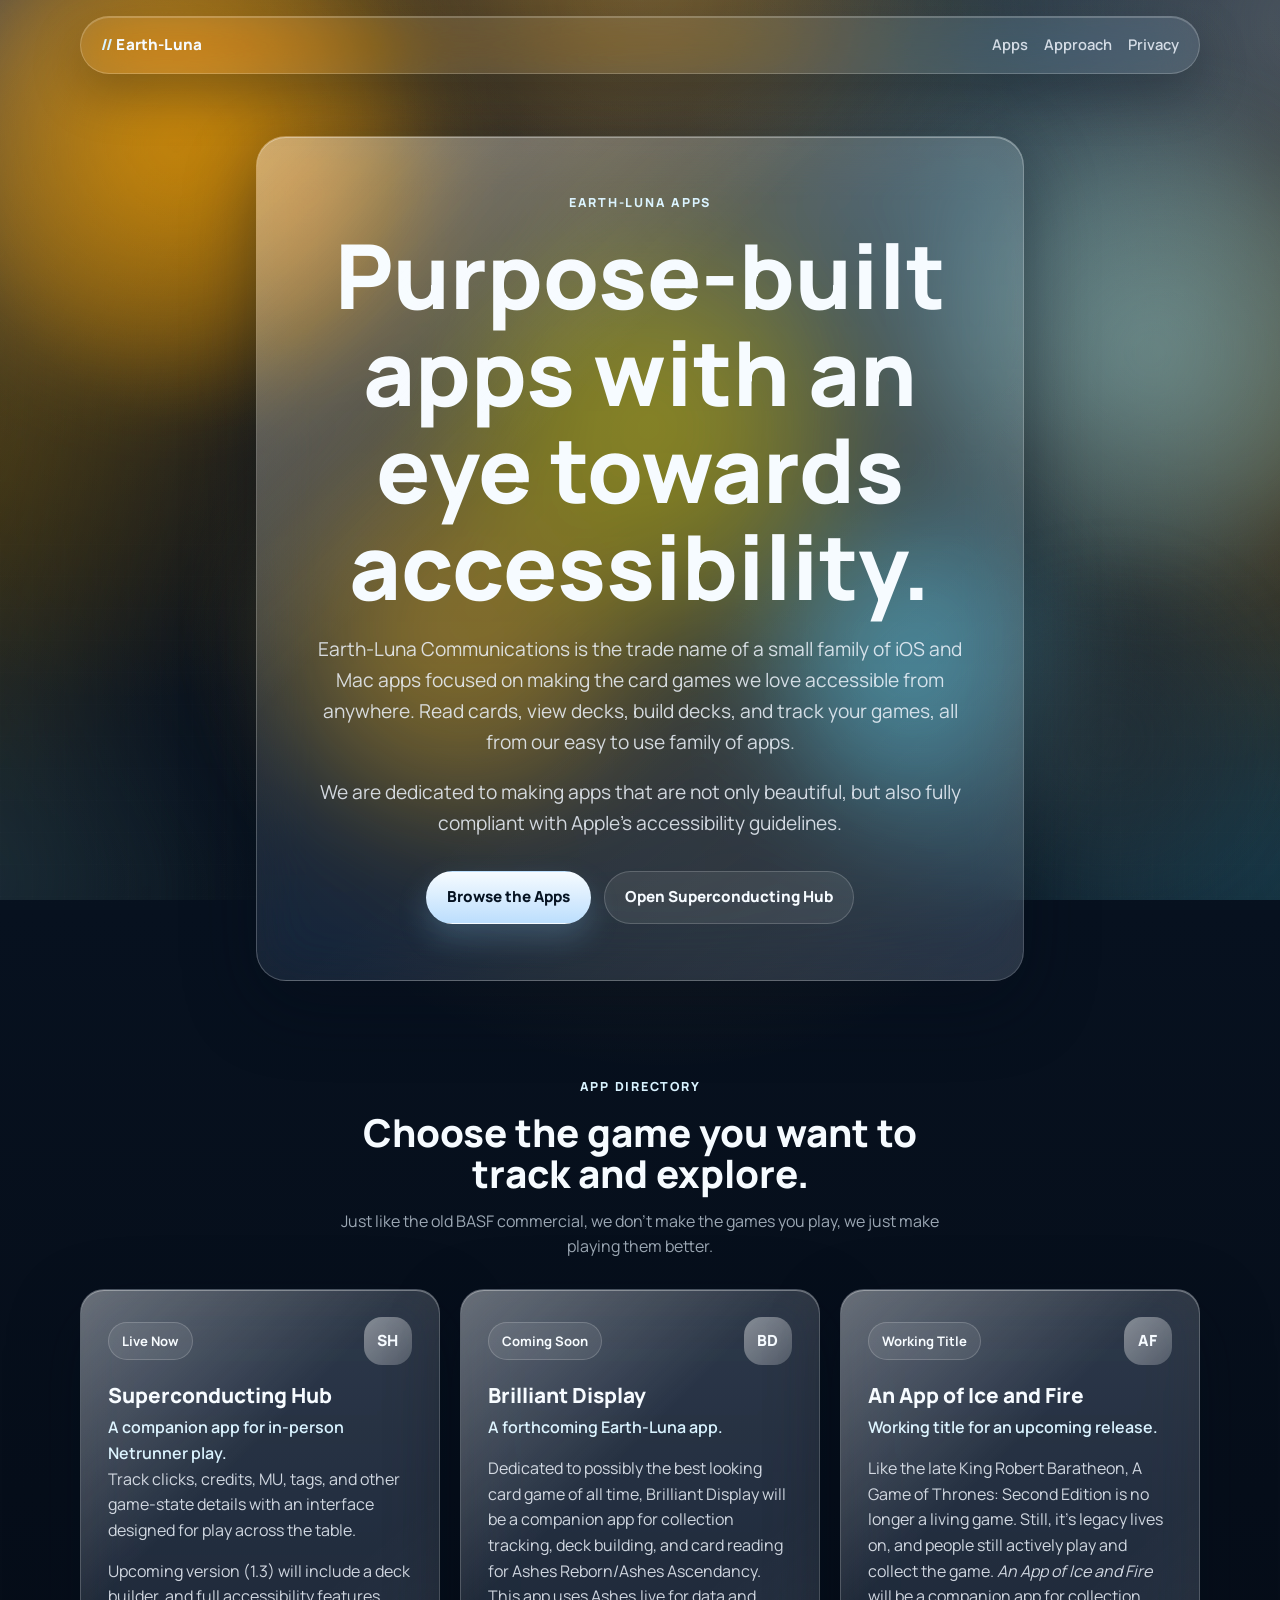
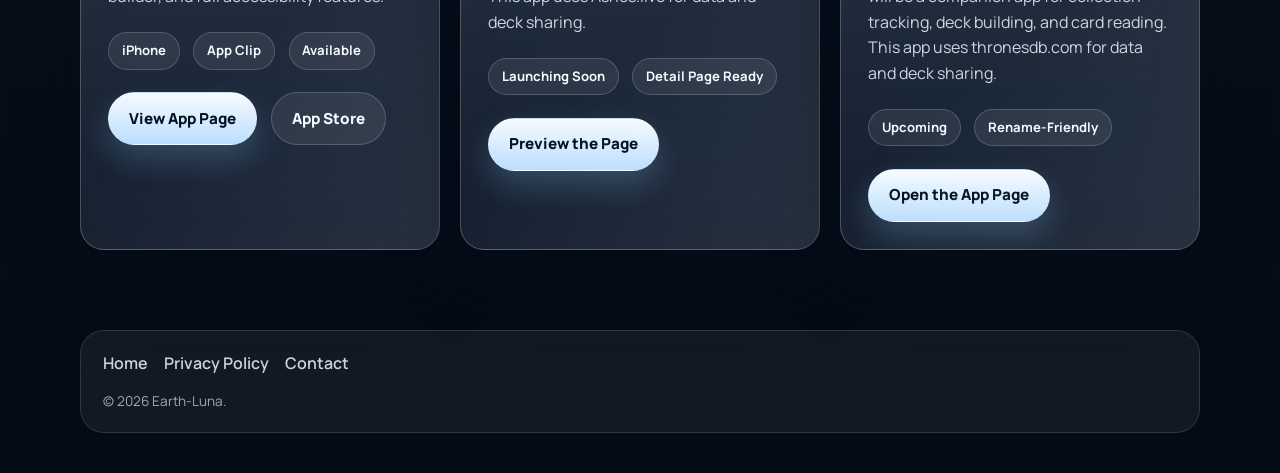
==== commit 1b0fa79c: "Remove homepage structure section" ====
--- a/index.html
+++ b/index.html
@@ -136,39 +136,6 @@
         </div>
       </section>
 
-      <section class="page-section" id="approach">
-        <div class="section-heading">
-          <p class="eyebrow">Structure</p>
-          <h2>A hub-and-detail layout is the right default here.</h2>
-        </div>
-
-        <div class="glass-grid">
-          <article class="glass-card info-card">
-            <h3>Why separate pages</h3>
-            <p>
-              Product pages let each app hold its own screenshots, support
-              links, App Store copy, and changelog surface without overloading
-              the front page.
-            </p>
-          </article>
-          <article class="glass-card info-card">
-            <h3>Why this homepage</h3>
-            <p>
-              The landing page stays fast and scannable. It works as a selector,
-              a brand overview, and a launchpad for whichever app a visitor came
-              to see.
-            </p>
-          </article>
-          <article class="glass-card info-card">
-            <h3>Liquid-glass direction</h3>
-            <p>
-              The site now uses translucent layers, blur, highlights, and soft
-              gradients to suggest a glass material system without sacrificing
-              legibility.
-            </p>
-          </article>
-        </div>
-      </section>
     </main>
 
     <footer class="site-footer">
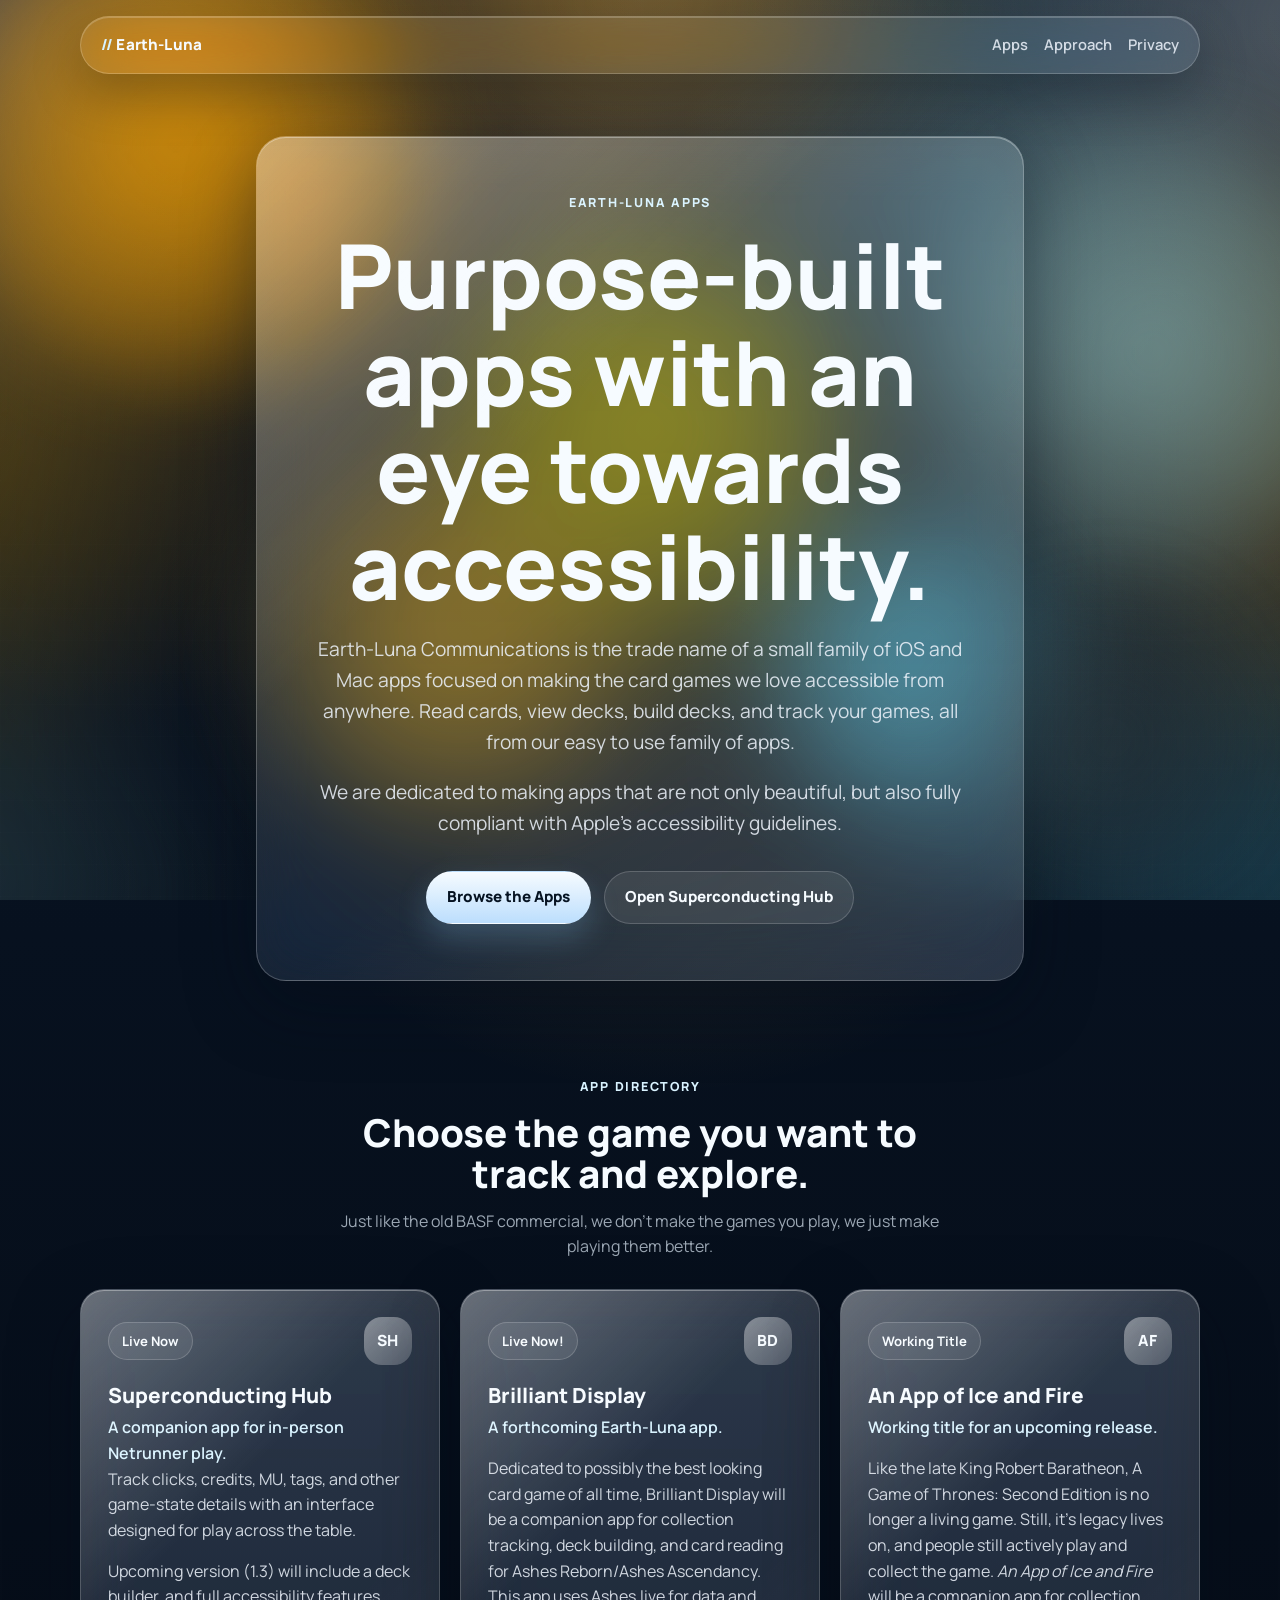
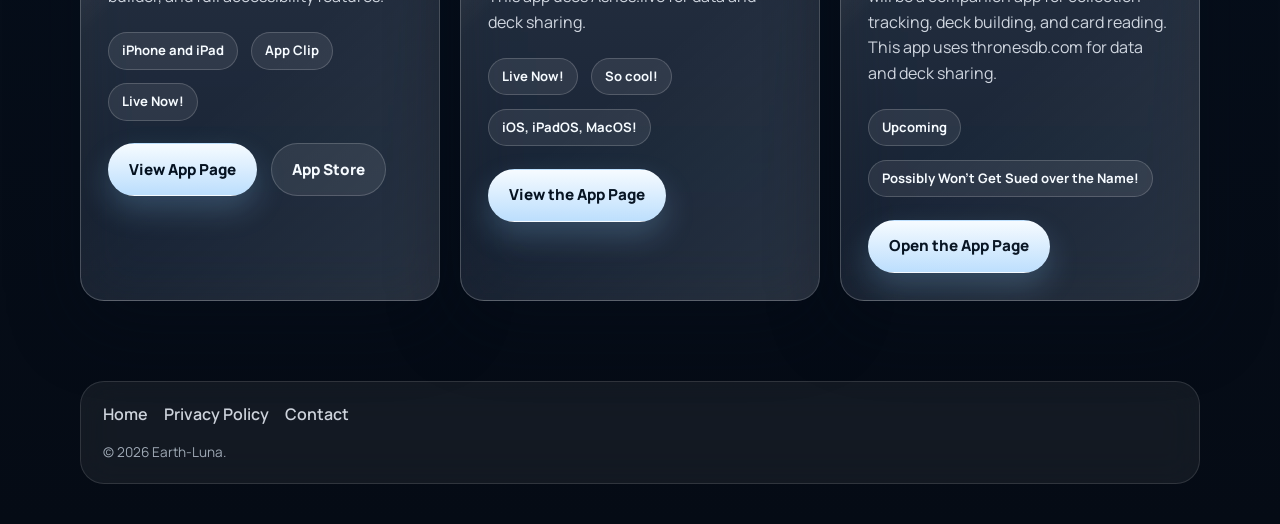
==== commit 66c0b4a7: "Updated the launch page for Brilliant Display" ====
--- a/index.html
+++ b/index.html
@@ -75,9 +75,9 @@
             </p>
             <p>Upcoming version (1.3) will include a deck builder, and full accessibility features.</p>
             <div class="app-meta">
-              <span>iPhone</span>
+              <span>iPhone and iPad</span>
               <span>App Clip</span>
-              <span>Available</span>
+              <span>Live Now!</span>
             </div>
             <div class="card-actions">
               <a class="btn btn-primary" href="apps/superconducting-hub.html">
@@ -94,7 +94,7 @@
 
           <article class="glass-card app-card">
             <div class="app-card-top">
-              <div class="app-badge">Coming Soon</div>
+              <div class="app-badge">Live Now!</div>
               <div class="app-mark">BD</div>
             </div>
             <h3>Brilliant Display</h3>
@@ -103,12 +103,13 @@
               Dedicated to possibly the best looking card game of all time, Brilliant Display will be a companion app for collection tracking, deck building, and card reading for Ashes Reborn/Ashes Ascendancy. This app uses Ashes.live for data and deck sharing. 
             </p>
             <div class="app-meta">
-              <span>Launching Soon</span>
-              <span>Detail Page Ready</span>
+              <span>Live Now!</span>
+              <span>So cool!</span>
+              <span>iOS, iPadOS, MacOS!</span>
             </div>
             <div class="card-actions">
               <a class="btn btn-primary" href="apps/brilliant-display.html">
-                Preview the Page
+                View the App Page
               </a>
             </div>
           </article>
@@ -125,7 +126,7 @@
             </p>
             <div class="app-meta">
               <span>Upcoming</span>
-              <span>Rename-Friendly</span>
+              <span>Possibly Won't Get Sued over the Name!</span>
             </div>
             <div class="card-actions">
               <a class="btn btn-primary" href="apps/an-app-of-ice-and-fire.html">
